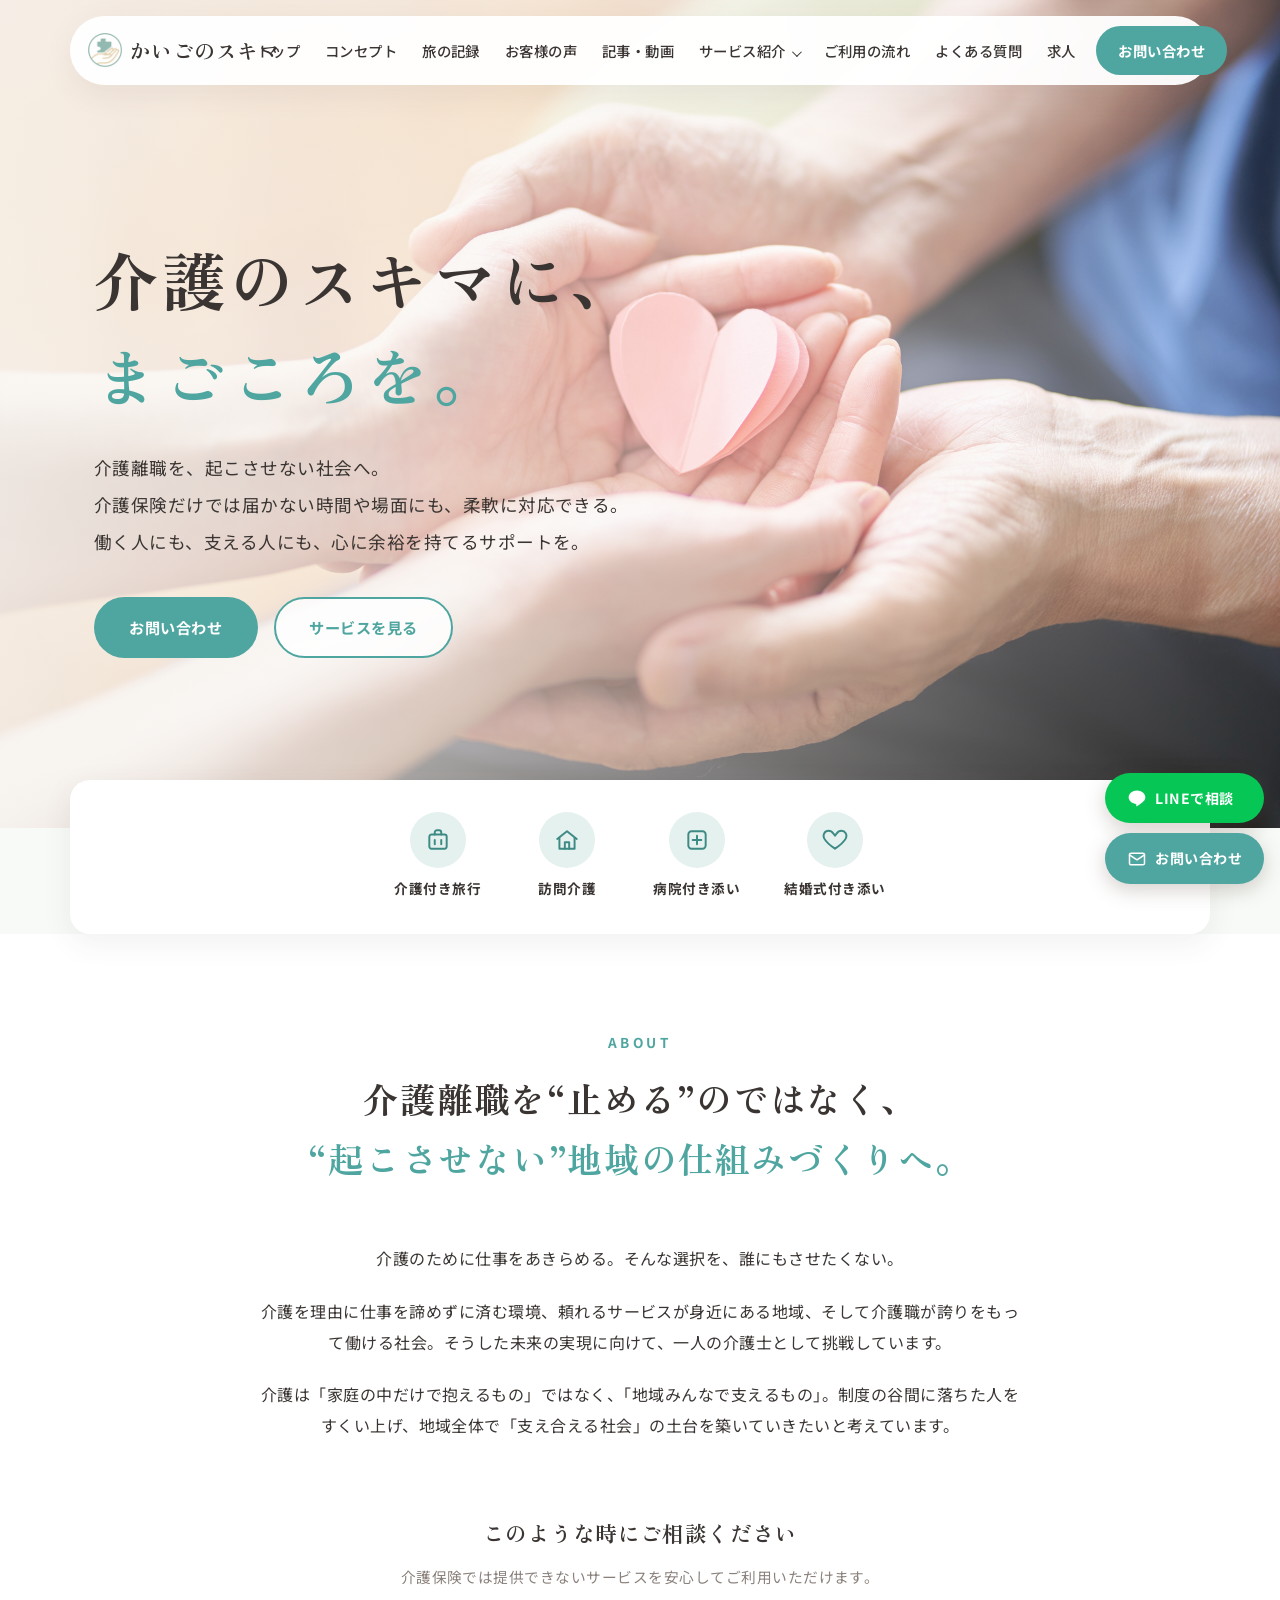
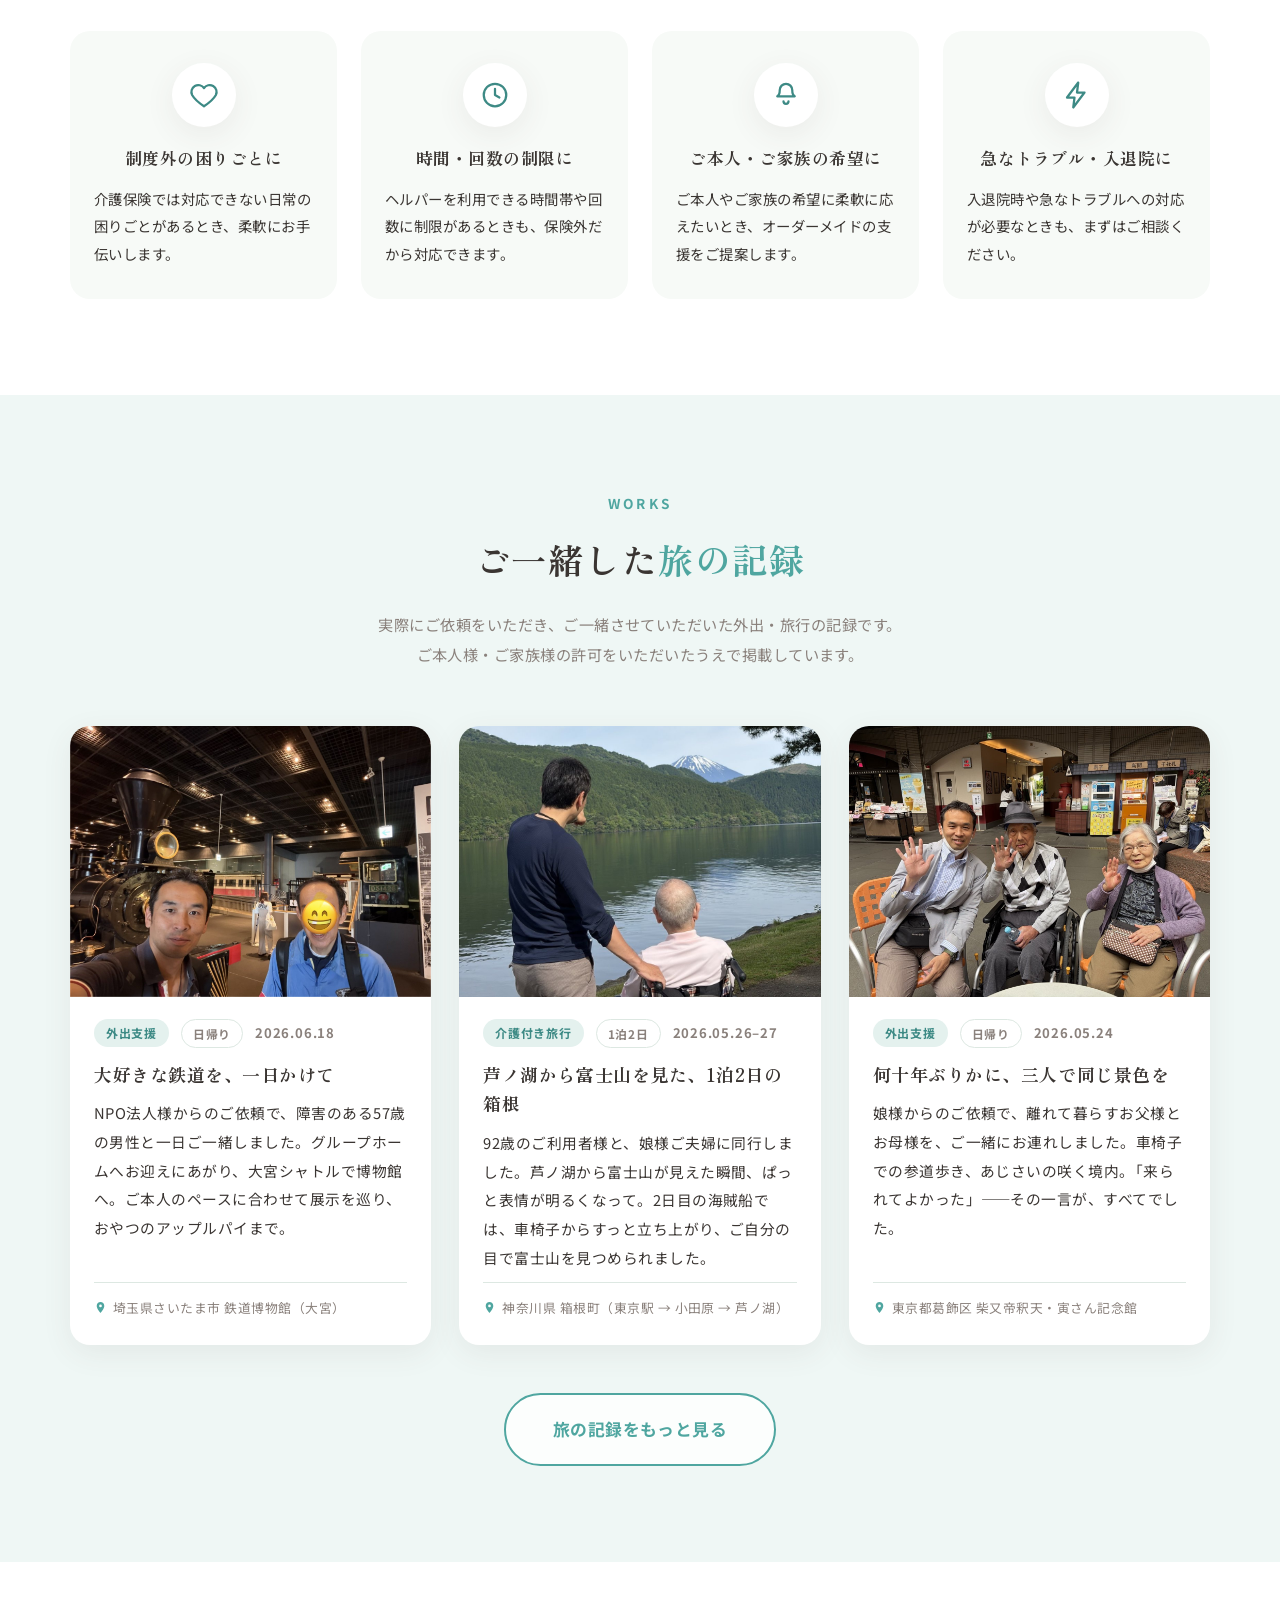
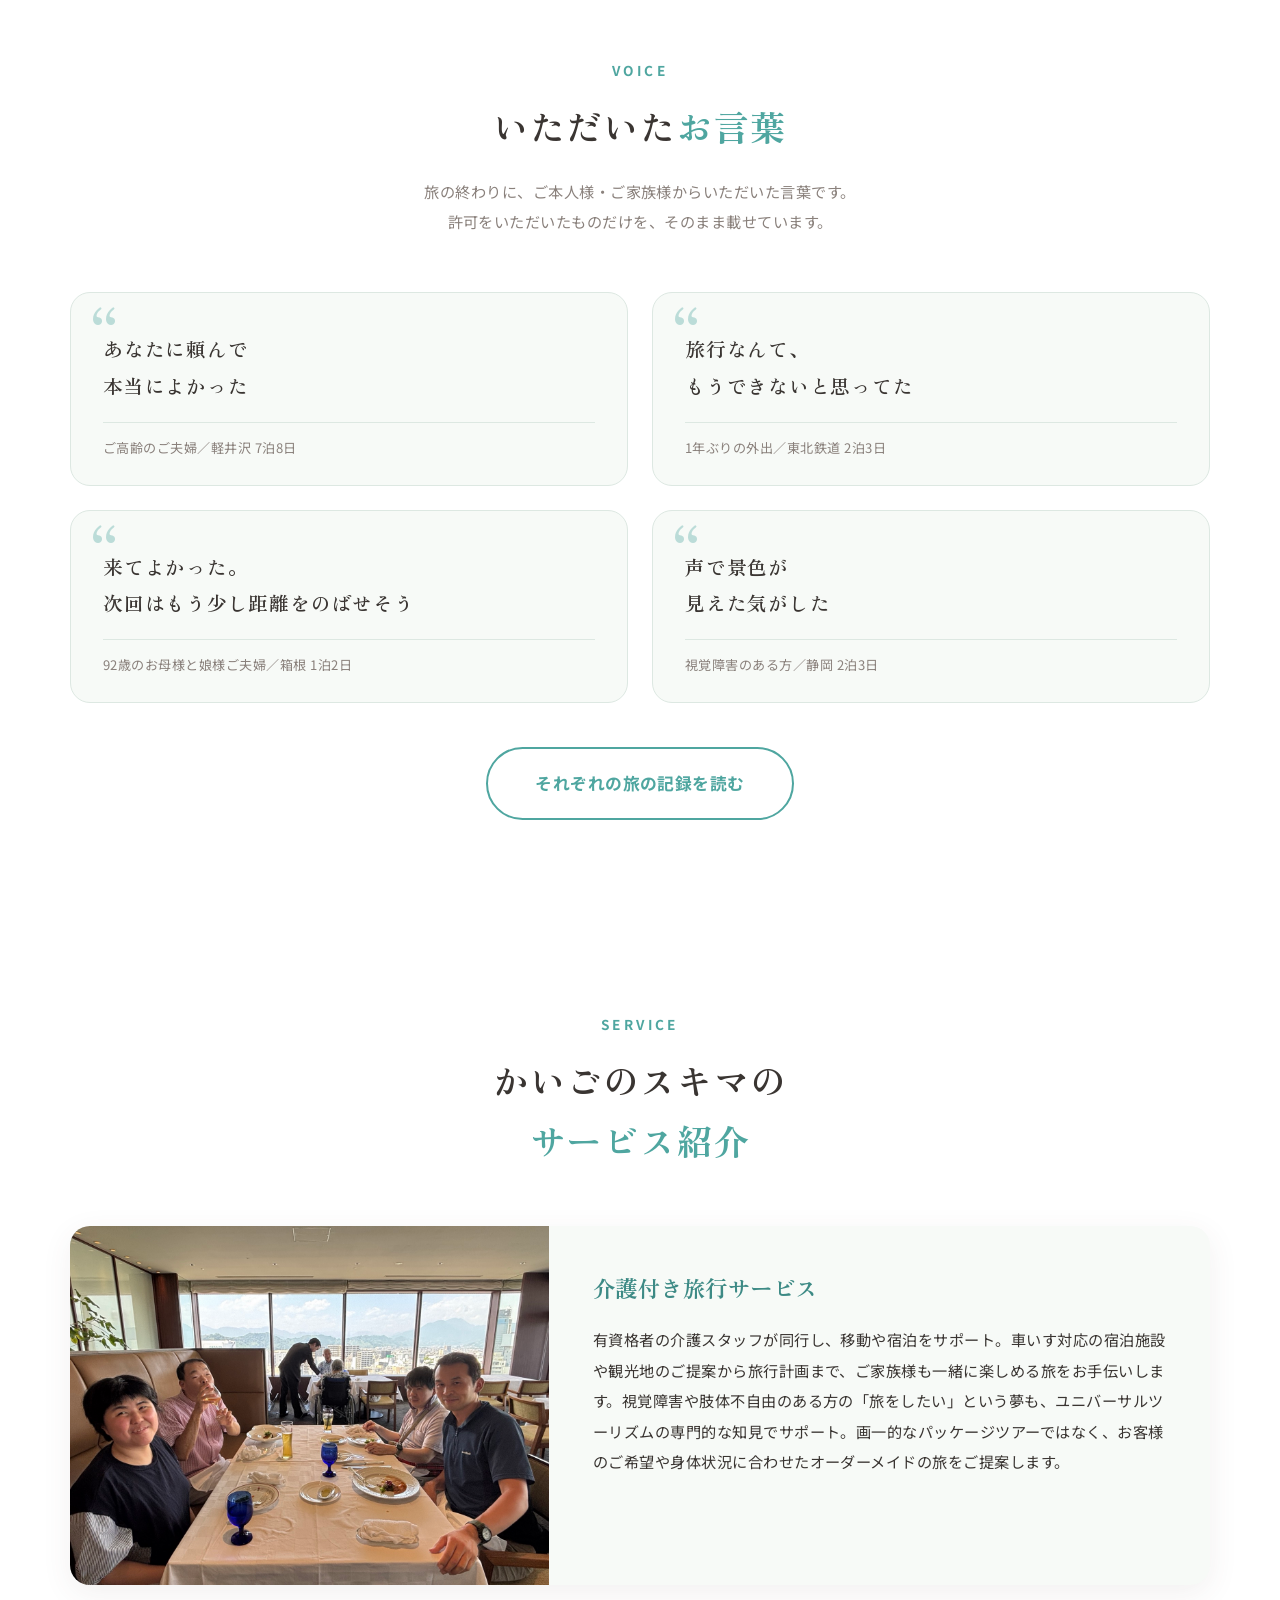
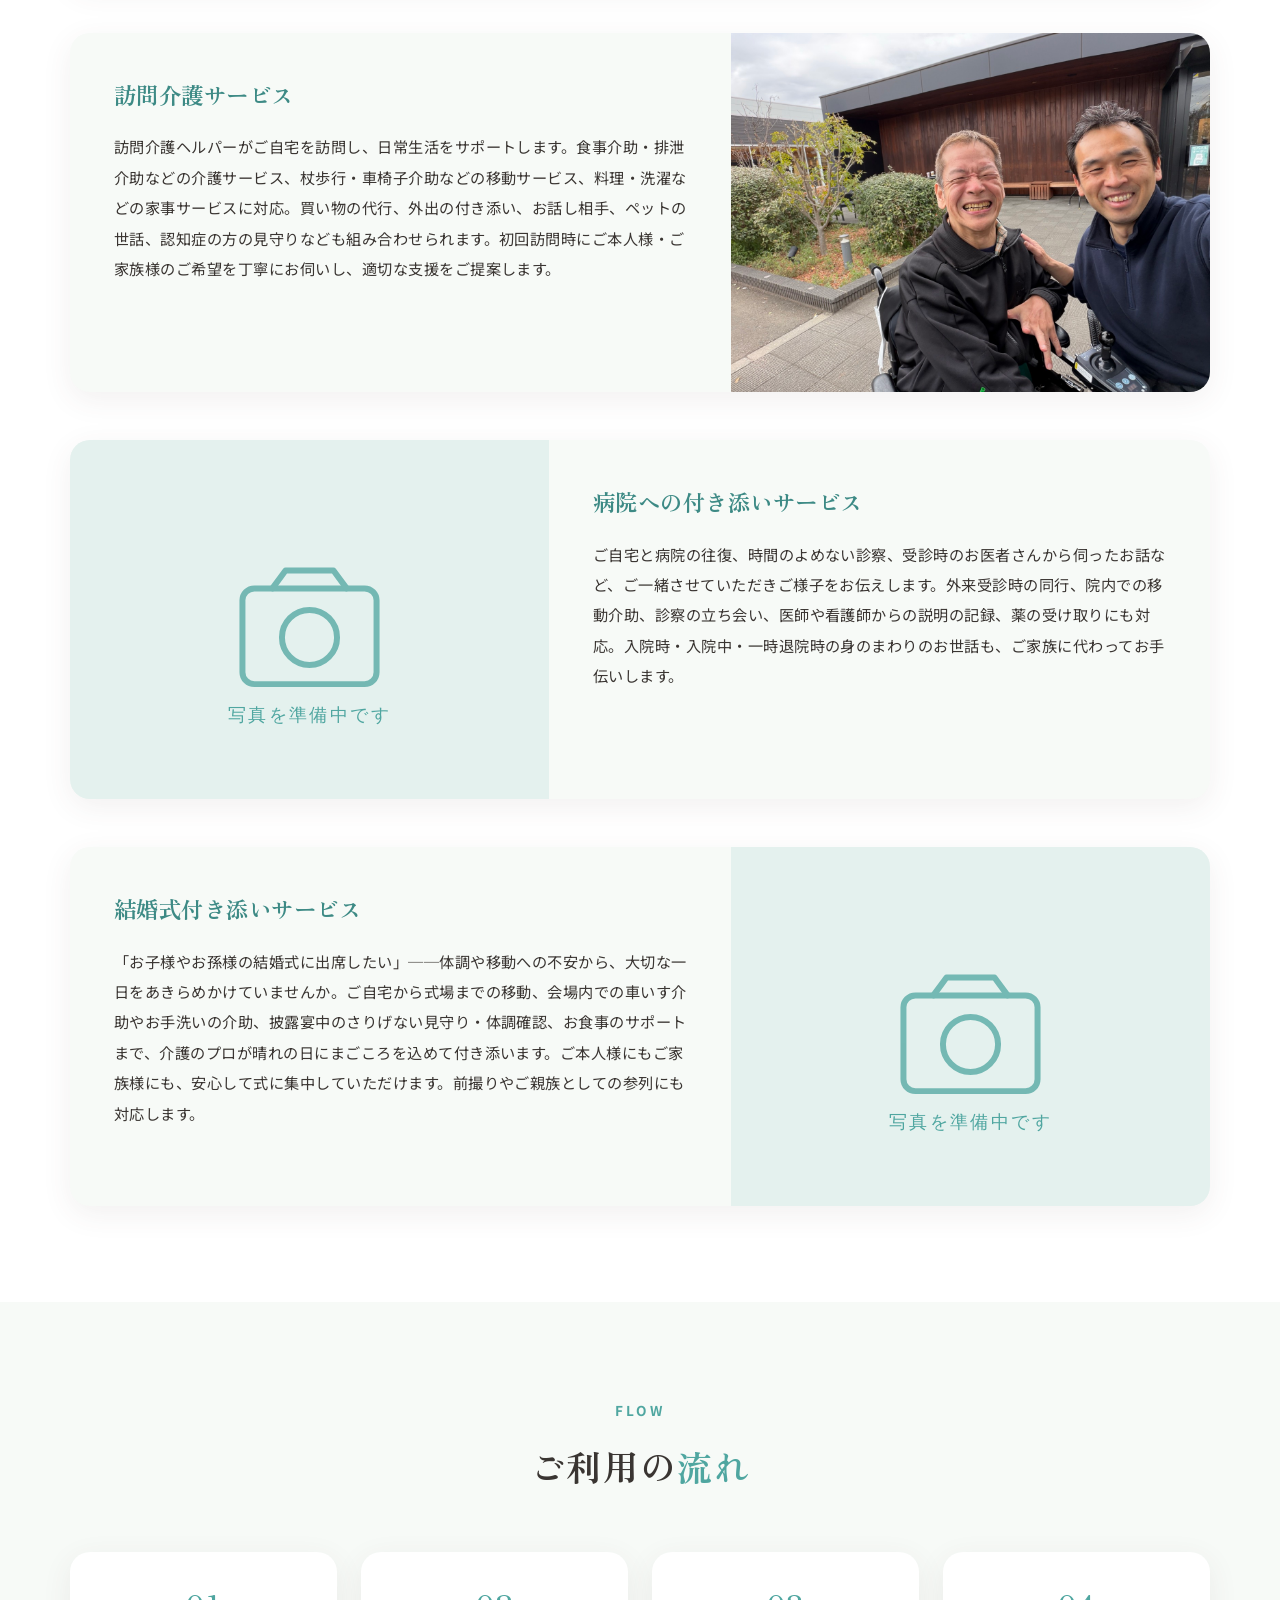
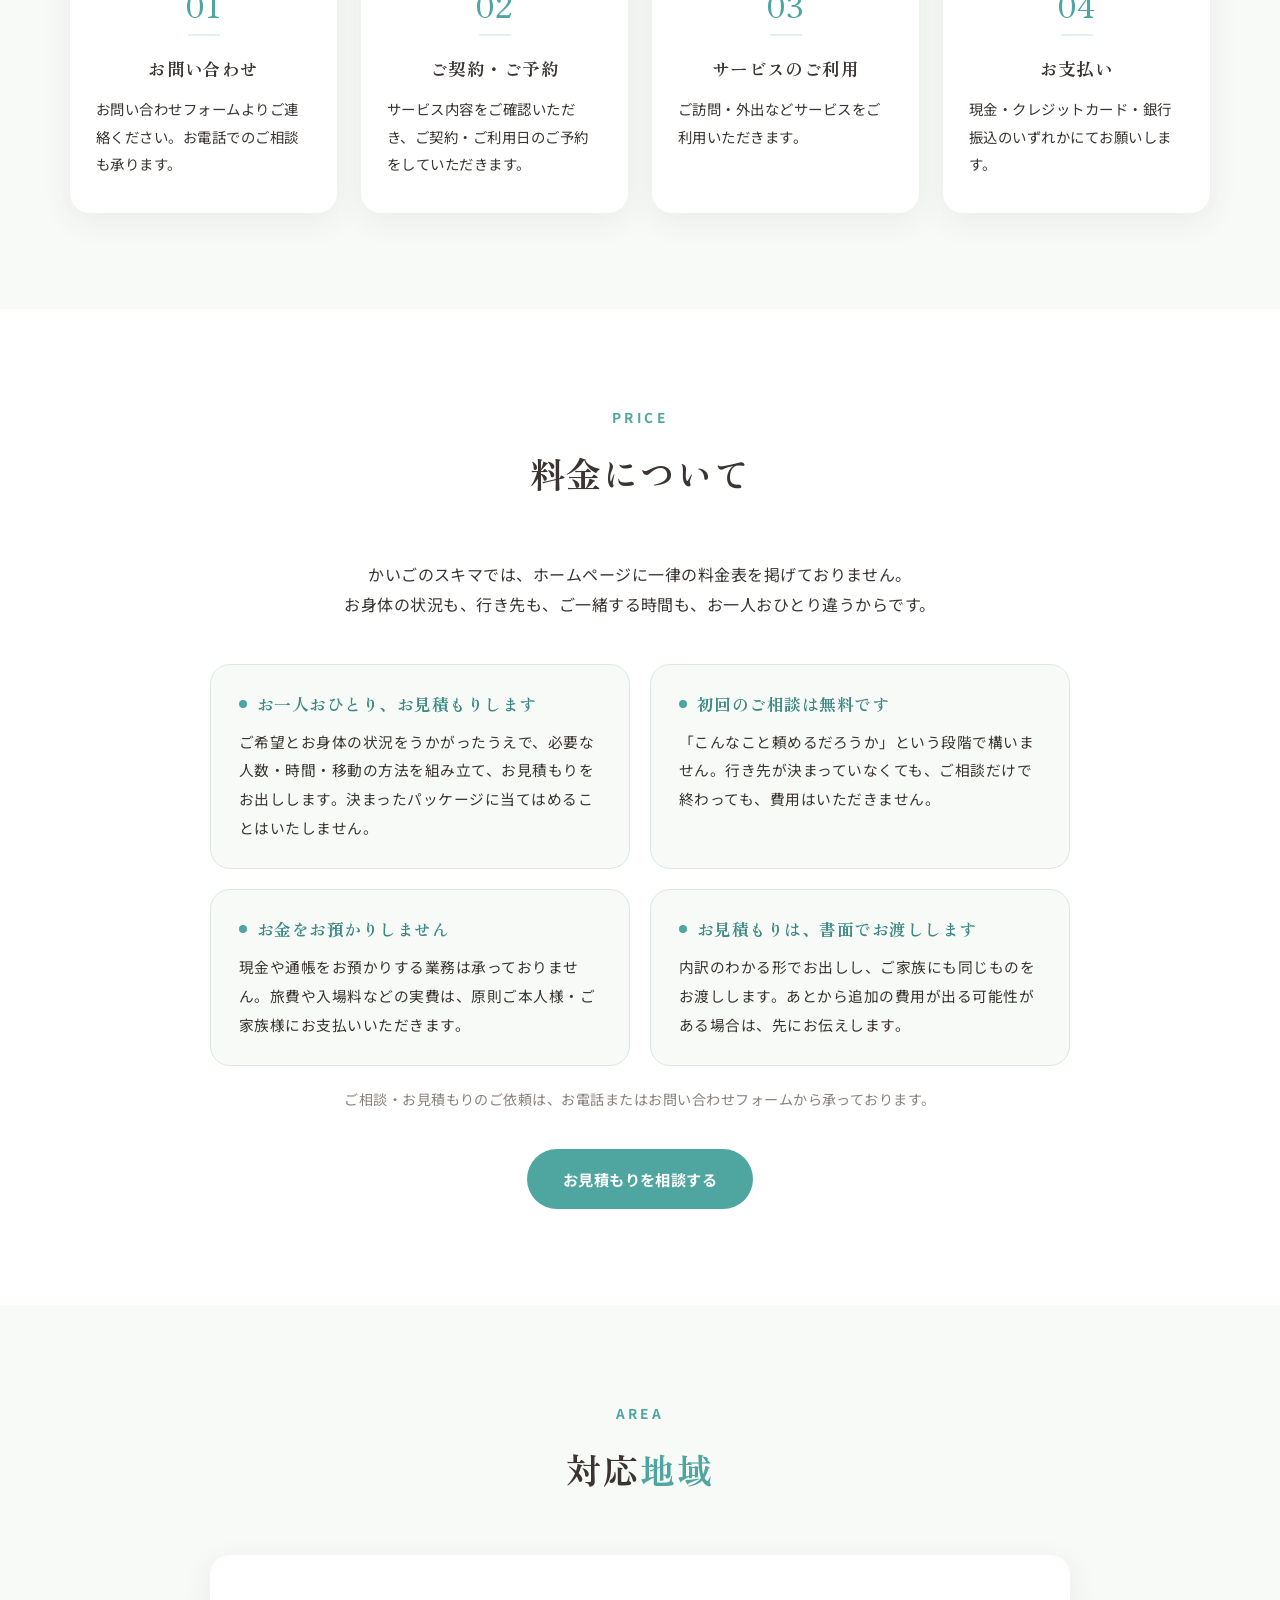
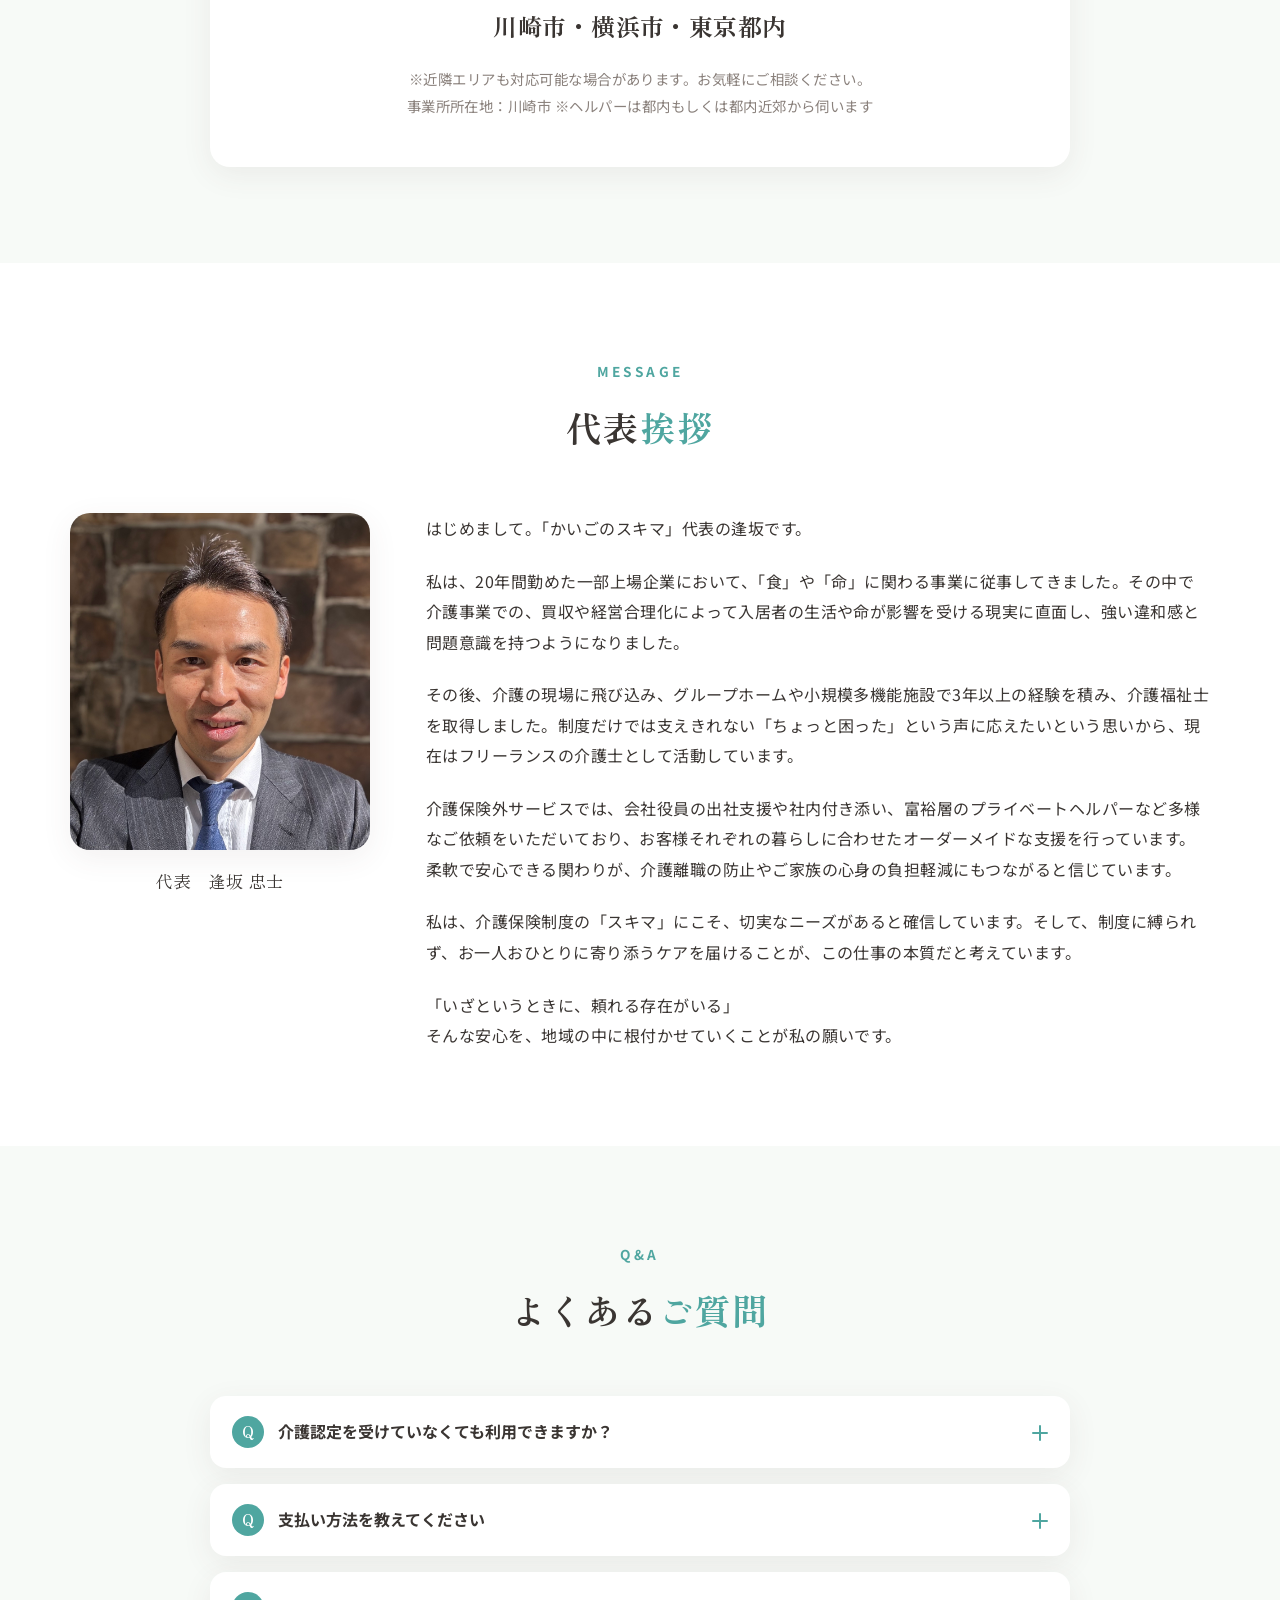
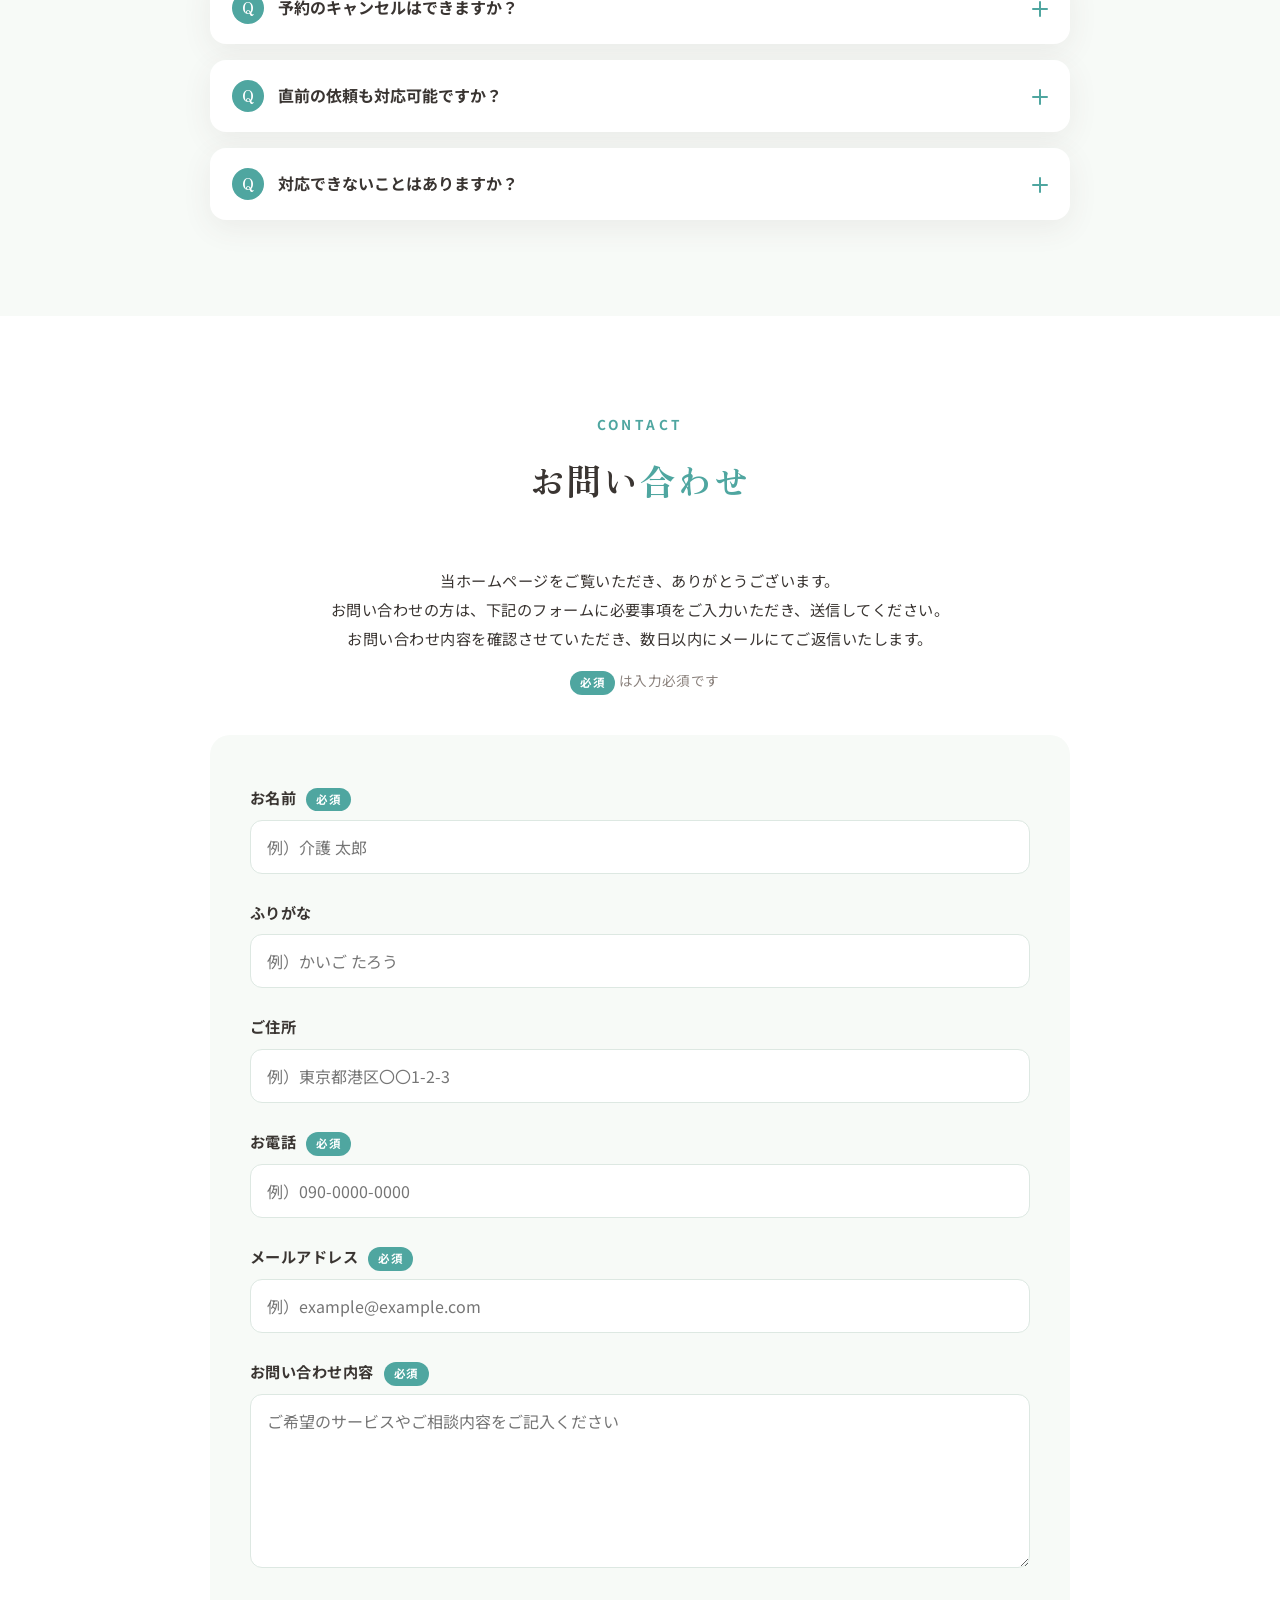
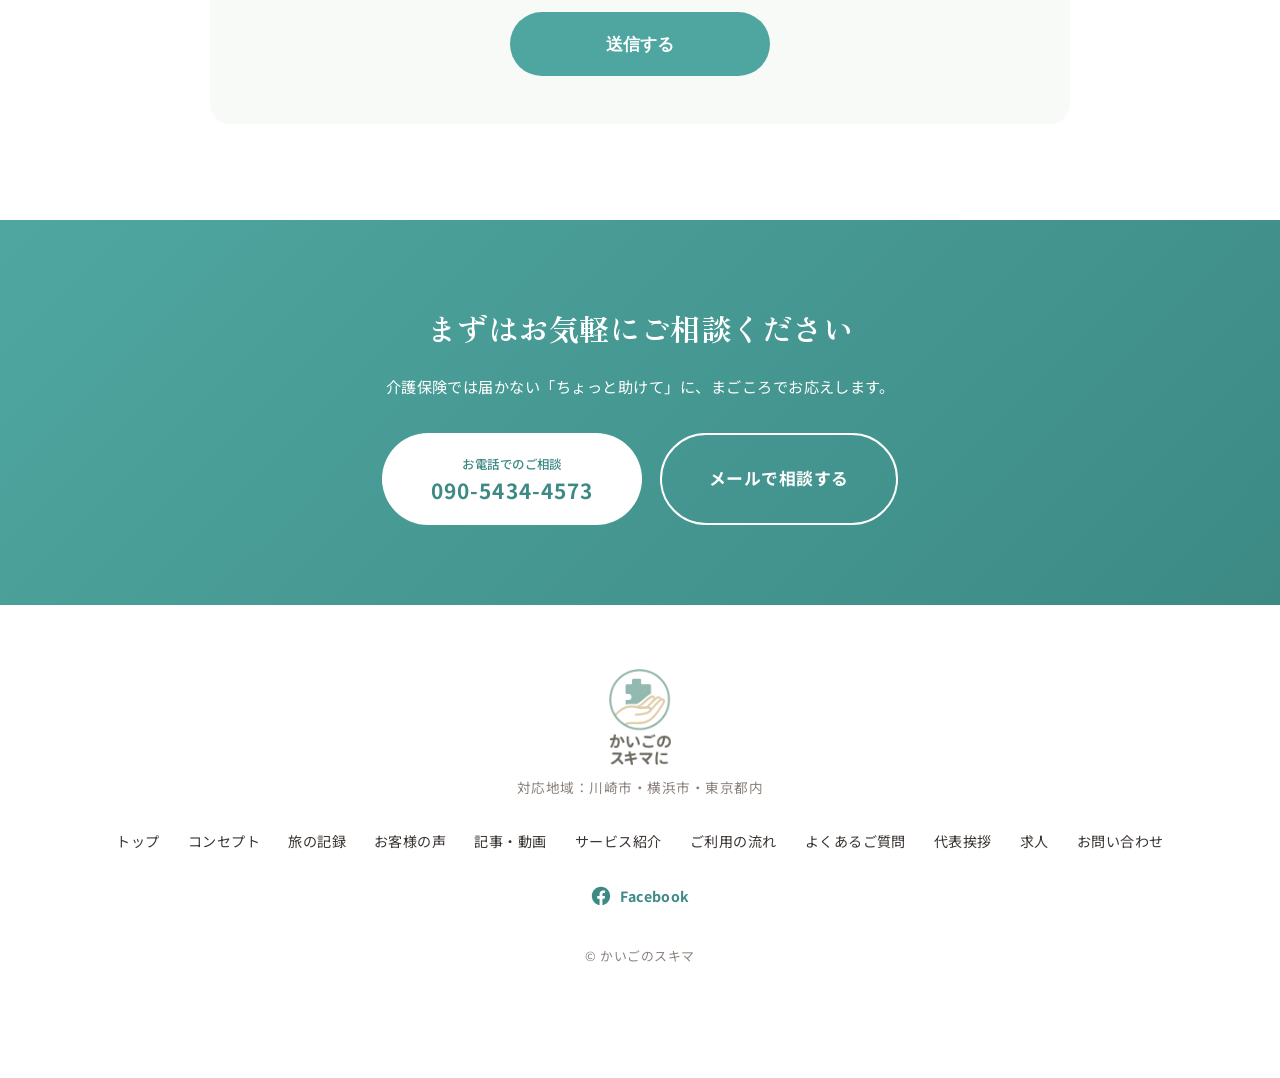
==== v2/index.html @ 62e77104 "Add files via upload" ====
<!DOCTYPE html>
<html lang="ja">
<head>
  <meta charset="UTF-8">
  <meta name="viewport" content="width=device-width, initial-scale=1.0">
  <title>かいごのスキマ｜保険外介護サービス（介護付き旅行・訪問介護・病院付き添い）</title>
  <meta name="description" content="「制度の外側にも、必要な支援がある」─その信念のもと、介護付き旅行（ユニバーサルツーリズム）の同行支援、在宅個別ケア、外出支援などを手がける保険外介護サービス「かいごのスキマ」。川崎市・横浜市・東京都内に対応。">

  <!-- Google Fonts: 見出し用の明朝体(Zen Old Mincho)と本文用(Noto Sans JP) -->
  <link rel="preconnect" href="https://fonts.googleapis.com">
  <link rel="preconnect" href="https://fonts.gstatic.com" crossorigin>
  <link href="https://fonts.googleapis.com/css2?family=Noto+Sans+JP:wght@400;500;700&family=Zen+Old+Mincho:wght@500;600;700&display=swap" rel="stylesheet">

  <!-- ▼確認用のページです。Googleなどの検索結果に出さない設定。
       本番（kaigonosukima.com のトップ）に移すときは、この2行を必ず消してください -->
  <meta name="robots" content="noindex, nofollow">
  <link rel="stylesheet" href="css/style.css">
</head>
<body id="top">

<!-- ============================================================
     HEADER(ナビゲーション)
     ▼メニューの文言を変えたいときはここを編集してください
     リンク先(href="#〜")はページ内の各セクションにつながっています
============================================================ -->
<header class="header">
  <div class="header__inner">
    <!-- サイト名(テキストロゴ) -->
    <a href="#top" class="header__logo">
      <img src="images/logo-mark.png" alt="" class="header__logo-mark" width="138" height="138">
      <span class="header__logo-text">かいごのスキマ</span>
    </a>

    <!-- ハンバーガーボタン(スマホ用) -->
    <button class="header__hamburger" id="hamburger" type="button" aria-label="メニューを開く" aria-expanded="false" aria-controls="globalNav">
      <span></span><span></span><span></span>
    </button>

    <nav class="header__nav" id="globalNav">
      <ul class="nav__list">
        <li><a href="#top" class="nav__link">トップ</a></li>
        <li><a href="#concept" class="nav__link">コンセプト</a></li>
        <li><a href="works.html" class="nav__link">旅の記録</a></li>
        <li><a href="#voice" class="nav__link">お客様の声</a></li>
        <li><a href="media.html" class="nav__link">記事・動画</a></li>
        <!-- サービス紹介(ドロップダウン) -->
        <li class="nav__item--dropdown">
          <a href="#service" class="nav__link nav__link--dropdown">サービス紹介<span class="nav__arrow" aria-hidden="true"></span></a>
          <ul class="nav__dropdown">
            <li><a href="#service-travel">介護付き旅行サービス</a></li>
            <li><a href="#service-homecare">訪問介護サービス</a></li>
            <li><a href="#service-hospital">病院への付き添いサービス</a></li>
            <li><a href="#service-wedding">結婚式付き添いサービス</a></li>
          </ul>
        </li>
        <li><a href="#flow" class="nav__link">ご利用の流れ</a></li>
        <li><a href="#faq" class="nav__link">よくある質問</a></li>
        <li><a href="recruit.html" class="nav__link">求人</a></li>
        <li class="nav__cta"><a href="#contact" class="btn btn--accent btn--nav">お問い合わせ</a></li>
      </ul>
    </nav>
  </div>
</header>

<main>

<!-- ============================================================
     HERO(メインビジュアル)
     ▼キャッチコピー・サブ文はここを編集してください
     背景画像を差し替える場合は images フォルダに hero.jpg と
     同名で置き換えるか、下の src="images/hero.jpg" を変更します
============================================================ -->
<section class="hero" id="hero">
  <div class="hero__bg">
    <img src="images/hero.jpg" alt="まごころを込めた介護サービスのイメージ">
  </div>
  <div class="hero__content fade-in">
    <h1 class="hero__catch">
      <span class="hero__catch-line1">介護のスキマに、</span><br>
      <span class="hero__catch-line2">まごころを。</span>
    </h1>
    <p class="hero__sub">
      介護離職を、起こさせない社会へ。<br>
      介護保険だけでは届かない時間や場面にも、柔軟に対応できる。<br>
      働く人にも、支える人にも、心に余裕を持てるサポートを。
    </p>
    <div class="hero__buttons">
      <a href="#contact" class="btn btn--accent">お問い合わせ</a>
      <a href="#service" class="btn btn--outline">サービスを見る</a>
    </div>
  </div>
</section>

<!-- ============================================================
     サービスカテゴリチップ(ヒーロー直下の丸アイコン付きリンク)
     ▼チップの文言はここを編集してください
============================================================ -->
<section class="chips fade-in">
  <div class="chips__inner">
    <a href="#service-travel" class="chip">
      <span class="chip__icon" aria-hidden="true">
        <!-- 旅行(スーツケース)アイコン -->
        <svg viewBox="0 0 24 24" fill="none" stroke="currentColor" stroke-width="1.8" stroke-linecap="round" stroke-linejoin="round"><rect x="4" y="7" width="16" height="13" rx="2"/><path d="M9 7V5a2 2 0 0 1 2-2h2a2 2 0 0 1 2 2v2"/><path d="M9 12v4M15 12v4"/></svg>
      </span>
      <span class="chip__label">介護付き旅行</span>
    </a>
    <a href="#service-homecare" class="chip">
      <span class="chip__icon" aria-hidden="true">
        <!-- 家アイコン -->
        <svg viewBox="0 0 24 24" fill="none" stroke="currentColor" stroke-width="1.8" stroke-linecap="round" stroke-linejoin="round"><path d="M3 11 12 4l9 7"/><path d="M5 10v10h14V10"/><path d="M10 20v-6h4v6"/></svg>
      </span>
      <span class="chip__label">訪問介護</span>
    </a>
    <a href="#service-hospital" class="chip">
      <span class="chip__icon" aria-hidden="true">
        <!-- 病院(十字)アイコン -->
        <svg viewBox="0 0 24 24" fill="none" stroke="currentColor" stroke-width="1.8" stroke-linecap="round" stroke-linejoin="round"><rect x="4" y="4" width="16" height="16" rx="3"/><path d="M12 8v8M8 12h8"/></svg>
      </span>
      <span class="chip__label">病院付き添い</span>
    </a>
    <a href="#service-wedding" class="chip">
      <span class="chip__icon" aria-hidden="true">
        <!-- 結婚式(ハート)アイコン -->
        <svg viewBox="0 0 24 24" fill="none" stroke="currentColor" stroke-width="1.8" stroke-linecap="round" stroke-linejoin="round"><path d="M12 20s-7.5-4.9-10-9.5C.5 7 2.5 3.5 6 3.5c2.2 0 3.6 1.2 4.4 2.4L12 8l1.6-2.1c.8-1.2 2.2-2.4 4.4-2.4 3.5 0 5.5 3.5 4 7-2.5 4.6-10 9.5-10 9.5z"/></svg>
      </span>
      <span class="chip__label">結婚式付き添い</span>
    </a>
  </div>
</section>

<!-- ============================================================
     ABOUT(コンセプト)
     ▼コンセプト文はここを編集してください
============================================================ -->
<section class="section section--white" id="concept">
  <div class="section__inner">
    <div class="section__head fade-in">
      <p class="section__label">ABOUT</p>
      <h2 class="section__title">
        <span>介護離職を“止める”のではなく、</span><br>
        <span class="section__title-accent">“起こさせない”地域の仕組みづくりへ。</span>
      </h2>
    </div>

    <div class="about__lead fade-in">
      <p>介護のために仕事をあきらめる。そんな選択を、誰にもさせたくない。</p>
      <p>介護を理由に仕事を諦めずに済む環境、頼れるサービスが身近にある地域、そして介護職が誇りをもって働ける社会。そうした未来の実現に向けて、一人の介護士として挑戦しています。</p>
      <p>介護は「家庭の中だけで抱えるもの」ではなく、「地域みんなで支えるもの」。制度の谷間に落ちた人をすくい上げ、地域全体で「支え合える社会」の土台を築いていきたいと考えています。</p>
    </div>

    <!-- ▼「このような時にご相談ください」特徴4点 -->
    <h3 class="about__subtitle fade-in">このような時にご相談ください</h3>
    <p class="about__note fade-in">介護保険では提供できないサービスを安心してご利用いただけます。</p>
    <div class="about__features">
      <div class="feature-card fade-in">
        <span class="feature-card__icon" aria-hidden="true">
          <svg viewBox="0 0 24 24" fill="none" stroke="currentColor" stroke-width="1.8" stroke-linecap="round" stroke-linejoin="round"><path d="M12 21s-7-4.6-9.5-9A5.5 5.5 0 0 1 12 6.5 5.5 5.5 0 0 1 21.5 12C19 16.4 12 21 12 21z"/></svg>
        </span>
        <h4 class="feature-card__title">制度外の困りごとに</h4>
        <p class="feature-card__text">介護保険では対応できない日常の困りごとがあるとき、柔軟にお手伝いします。</p>
      </div>
      <div class="feature-card fade-in">
        <span class="feature-card__icon" aria-hidden="true">
          <svg viewBox="0 0 24 24" fill="none" stroke="currentColor" stroke-width="1.8" stroke-linecap="round" stroke-linejoin="round"><circle cx="12" cy="12" r="9"/><path d="M12 7v5l3.5 2"/></svg>
        </span>
        <h4 class="feature-card__title">時間・回数の制限に</h4>
        <p class="feature-card__text">ヘルパーを利用できる時間帯や回数に制限があるときも、保険外だから対応できます。</p>
      </div>
      <div class="feature-card fade-in">
        <span class="feature-card__icon" aria-hidden="true">
          <svg viewBox="0 0 24 24" fill="none" stroke="currentColor" stroke-width="1.8" stroke-linecap="round" stroke-linejoin="round"><path d="M17 8a5 5 0 1 0-10 0c0 4-2 5-2 5h14s-2-1-2-5"/><path d="M10 17a2 2 0 0 0 4 0"/></svg>
        </span>
        <h4 class="feature-card__title">ご本人・ご家族の希望に</h4>
        <p class="feature-card__text">ご本人やご家族の希望に柔軟に応えたいとき、オーダーメイドの支援をご提案します。</p>
      </div>
      <div class="feature-card fade-in">
        <span class="feature-card__icon" aria-hidden="true">
          <svg viewBox="0 0 24 24" fill="none" stroke="currentColor" stroke-width="1.8" stroke-linecap="round" stroke-linejoin="round"><path d="M13 2 4 14h6l-1 8 9-12h-6l1-8z"/></svg>
        </span>
        <h4 class="feature-card__title">急なトラブル・入退院に</h4>
        <p class="feature-card__text">入退院時や急なトラブルへの対応が必要なときも、まずはご相談ください。</p>
      </div>
    </div>
  </div>
</section>

<!-- ============================================================
     WORKS(旅の記録・実績)
     ▼記録を1件ふやすときは、下の <article class="work-card"> を
       まるごとコピーして、写真・日付・見出し・本文を書き換えます
       トップページには新しい3件だけを置き、
       すべての記録は works.html に載せます
============================================================ -->
<section class="section section--works" id="works">
  <div class="section__inner">
    <div class="section__head fade-in">
      <p class="section__label">WORKS</p>
      <h2 class="section__title">
        <span>ご一緒した</span><span class="section__title-accent">旅の記録</span>
      </h2>
      <p class="section__lead">実際にご依頼をいただき、ご一緒させていただいた外出・旅行の記録です。<br class="u-pc">ご本人様・ご家族様の許可をいただいたうえで掲載しています。</p>
    </div>

    <div class="works__grid">

      <!-- ── 記録3: 鉄道博物館 ── -->
      <article class="work-card fade-in">
        <div class="work-card__img">
          <img src="images/works/tetsudo-1.jpg" alt="鉄道博物館で蒸気機関車の展示をご覧になっている様子" loading="lazy">
        </div>
        <div class="work-card__body">
          <p class="work-card__meta">
            <span class="work-card__cat">外出支援</span>
            <span class="work-card__term">日帰り</span>
            <time class="work-card__date" datetime="2026-06-18">2026.06.18</time>
          </p>
          <h3 class="work-card__title">大好きな鉄道を、一日かけて</h3>
          <p class="work-card__text">NPO法人様からのご依頼で、障害のある57歳の男性と一日ご一緒しました。グループホームへお迎えにあがり、大宮シャトルで博物館へ。ご本人のペースに合わせて展示を巡り、おやつのアップルパイまで。</p>
          <p class="work-card__place">埼玉県さいたま市 鉄道博物館（大宮）</p>
        </div>
      </article>

      <!-- ── 記録1: 箱根 ── -->
      <article class="work-card fade-in">
        <div class="work-card__img work-card__img--lower">
          <img src="images/works/hakone-fuji.jpg" alt="芦ノ湖のほとりから富士山をながめるご利用者様とスタッフ" loading="lazy">
        </div>
        <div class="work-card__body">
          <p class="work-card__meta">
            <span class="work-card__cat">介護付き旅行</span>
            <span class="work-card__term">1泊2日</span>
            <time class="work-card__date" datetime="2026-05-26">2026.05.26–27</time>
          </p>
          <h3 class="work-card__title">芦ノ湖から富士山を見た、1泊2日の箱根</h3>
          <p class="work-card__text">92歳のご利用者様と、娘様ご夫婦に同行しました。芦ノ湖から富士山が見えた瞬間、ぱっと表情が明るくなって。2日目の海賊船では、車椅子からすっと立ち上がり、ご自分の目で富士山を見つめられました。</p>
          <p class="work-card__place">神奈川県 箱根町（東京駅 → 小田原 → 芦ノ湖）</p>
        </div>
      </article>

      <!-- ── 記録2: 柴又 ── -->
      <article class="work-card fade-in">
        <div class="work-card__img">
          <img src="images/works/shibamata.jpg" alt="柴又の門前でご両親とご一緒したときの様子" loading="lazy">
        </div>
        <div class="work-card__body">
          <p class="work-card__meta">
            <span class="work-card__cat">外出支援</span>
            <span class="work-card__term">日帰り</span>
            <time class="work-card__date" datetime="2026-05-24">2026.05.24</time>
          </p>
          <h3 class="work-card__title">何十年ぶりかに、三人で同じ景色を</h3>
          <p class="work-card__text">娘様からのご依頼で、離れて暮らすお父様とお母様を、ご一緒にお連れしました。車椅子での参道歩き、あじさいの咲く境内。「来られてよかった」——その一言が、すべてでした。</p>
          <p class="work-card__place">東京都葛飾区 柴又帝釈天・寅さん記念館</p>
        </div>
      </article>

    </div>

    <p class="works__more fade-in">
      <a href="works.html" class="btn btn--outline btn--large">旅の記録をもっと見る</a>
    </p>
  </div>
</section>

<!-- ============================================================
     VOICE(お客様の声)
     ▼実際にいただいたお言葉です。作った言葉は入れないでください
       1つふやすときは <figure class="voice-card"> をコピーします
============================================================ -->
<section class="section section--white" id="voice">
  <div class="section__inner">
    <div class="section__head fade-in">
      <p class="section__label">VOICE</p>
      <h2 class="section__title">
        <span>いただいた</span><span class="section__title-accent">お言葉</span>
      </h2>
      <p class="section__lead">旅の終わりに、ご本人様・ご家族様からいただいた言葉です。<br class="u-pc">許可をいただいたものだけを、そのまま載せています。</p>
    </div>

    <div class="voice__grid">

      <figure class="voice-card fade-in">
        <blockquote class="voice-card__quote">あなたに頼んで<br>本当によかった</blockquote>
        <figcaption class="voice-card__by">ご高齢のご夫婦／軽井沢 7泊8日</figcaption>
      </figure>

      <figure class="voice-card fade-in">
        <blockquote class="voice-card__quote">旅行なんて、<br>もうできないと思ってた</blockquote>
        <figcaption class="voice-card__by">1年ぶりの外出／東北鉄道 2泊3日</figcaption>
      </figure>

      <figure class="voice-card fade-in">
        <blockquote class="voice-card__quote">来てよかった。<br>次回はもう少し距離をのばせそう</blockquote>
        <figcaption class="voice-card__by">92歳のお母様と娘様ご夫婦／箱根 1泊2日</figcaption>
      </figure>

      <figure class="voice-card fade-in">
        <blockquote class="voice-card__quote">声で景色が<br>見えた気がした</blockquote>
        <figcaption class="voice-card__by">視覚障害のある方／静岡 2泊3日</figcaption>
      </figure>

    </div>

    <p class="voice__more fade-in">
      <a href="works.html" class="btn btn--outline btn--large">それぞれの旅の記録を読む</a>
    </p>
  </div>
</section>

<!-- ============================================================
     SERVICE(サービス紹介 4カード)
     ▼各サービスの説明文・料金はここを編集してください
     画像を差し替える場合は images フォルダの各画像ファイル
     (service-1.jpg / service-2.jpg / service-3.svg /
      service-wedding.svg)を同名で置き換えてください
============================================================ -->
<section class="section section--white" id="service">
  <div class="section__inner">
    <div class="section__head fade-in">
      <p class="section__label">SERVICE</p>
      <h2 class="section__title">
        <span>かいごのスキマの</span><br>
        <span class="section__title-accent">サービス紹介</span>
      </h2>
    </div>

    <div class="service__list">

      <!-- ── サービス1: 介護付き旅行サービス ── -->
      <article class="service-card fade-in" id="service-travel">
        <div class="service-card__img"><img src="images/service-1.jpg" alt="介護付き旅行サービス：車いすの方とのお出かけの様子"></div>
        <div class="service-card__body">
          <h3 class="service-card__title">介護付き旅行サービス</h3>
          <p class="service-card__text">
            有資格者の介護スタッフが同行し、移動や宿泊をサポート。車いす対応の宿泊施設や観光地のご提案から旅行計画まで、ご家族様も一緒に楽しめる旅をお手伝いします。視覚障害や肢体不自由のある方の「旅をしたい」という夢も、ユニバーサルツーリズムの専門的な知見でサポート。画一的なパッケージツアーではなく、お客様のご希望や身体状況に合わせたオーダーメイドの旅をご提案します。
          </p>
        </div>
      </article>

      <!-- ── サービス2: 訪問介護サービス ── -->
      <article class="service-card service-card--reverse fade-in" id="service-homecare">
        <div class="service-card__img"><img src="images/service-2.jpg" alt="訪問介護サービス：利用者様との外食サポートの様子"></div>
        <div class="service-card__body">
          <h3 class="service-card__title">訪問介護サービス</h3>
          <p class="service-card__text">
            訪問介護ヘルパーがご自宅を訪問し、日常生活をサポートします。食事介助・排泄介助などの介護サービス、杖歩行・車椅子介助などの移動サービス、料理・洗濯などの家事サービスに対応。買い物の代行、外出の付き添い、お話し相手、ペットの世話、認知症の方の見守りなども組み合わせられます。初回訪問時にご本人様・ご家族様のご希望を丁寧にお伺いし、適切な支援をご提案します。
          </p>
        </div>
      </article>

      <!-- ── サービス3: 病院への付き添いサービス ── -->
      <article class="service-card fade-in" id="service-hospital">
        <div class="service-card__img"><img src="images/works/photo-soon.svg" alt="病院への付き添いサービス（写真を準備中です）"></div>
        <div class="service-card__body">
          <h3 class="service-card__title">病院への付き添いサービス</h3>
          <p class="service-card__text">
            ご自宅と病院の往復、時間のよめない診察、受診時のお医者さんから伺ったお話など、ご一緒させていただきご様子をお伝えします。外来受診時の同行、院内での移動介助、診察の立ち会い、医師や看護師からの説明の記録、薬の受け取りにも対応。入院時・入院中・一時退院時の身のまわりのお世話も、ご家族に代わってお手伝いします。
          </p>
        </div>
      </article>

      <!-- ── サービス4: 結婚式付き添いサービス ── -->
      <article class="service-card service-card--reverse fade-in" id="service-wedding">
        <div class="service-card__img"><img src="images/works/photo-soon.svg" alt="結婚式付き添いサービス（写真を準備中です）"></div>
        <div class="service-card__body">
          <h3 class="service-card__title">結婚式付き添いサービス</h3>
          <p class="service-card__text">
            「お子様やお孫様の結婚式に出席したい」──体調や移動への不安から、大切な一日をあきらめかけていませんか。ご自宅から式場までの移動、会場内での車いす介助やお手洗いの介助、披露宴中のさりげない見守り・体調確認、お食事のサポートまで、介護のプロが晴れの日にまごころを込めて付き添います。ご本人様にもご家族様にも、安心して式に集中していただけます。前撮りやご親族としての参列にも対応します。
          </p>
        </div>
      </article>

    </div>
  </div>
</section>

<!-- ============================================================
     FLOW(ご利用の流れ 4ステップ)
     ▼各ステップの文言はここを編集してください
============================================================ -->
<section class="section" id="flow">
  <div class="section__inner">
    <div class="section__head fade-in">
      <p class="section__label">FLOW</p>
      <h2 class="section__title">
        <span>ご利用の</span><span class="section__title-accent">流れ</span>
      </h2>
    </div>
    <ol class="flow__list">
      <li class="flow-step fade-in">
        <span class="flow-step__num">01</span>
        <h3 class="flow-step__title">お問い合わせ</h3>
        <p class="flow-step__text">お問い合わせフォームよりご連絡ください。お電話でのご相談も承ります。</p>
      </li>
      <li class="flow-step fade-in">
        <span class="flow-step__num">02</span>
        <h3 class="flow-step__title">ご契約・ご予約</h3>
        <p class="flow-step__text">サービス内容をご確認いただき、ご契約・ご利用日のご予約をしていただきます。</p>
      </li>
      <li class="flow-step fade-in">
        <span class="flow-step__num">03</span>
        <h3 class="flow-step__title">サービスのご利用</h3>
        <p class="flow-step__text">ご訪問・外出などサービスをご利用いただきます。</p>
      </li>
      <li class="flow-step fade-in">
        <span class="flow-step__num">04</span>
        <h3 class="flow-step__title">お支払い</h3>
        <p class="flow-step__text">現金・クレジットカード・銀行振込のいずれかにてお願いします。</p>
      </li>
    </ol>
  </div>
</section>

<!-- ============================================================
     PRICE(料金について)
     ▼2026年9月22日 方針変更：
       ホームページに料金は載せません。一般のお客様には個別にお見積もりします。
       金額を書き足したくなったときは、この方針を決めた理由を思い出してください
============================================================ -->
<section class="section section--white" id="price">
  <div class="section__inner section__inner--narrow">
    <div class="section__head fade-in">
      <p class="section__label">PRICE</p>
      <h2 class="section__title">
        <span>料金について</span>
      </h2>
    </div>

    <p class="about__lead fade-in">
      かいごのスキマでは、ホームページに一律の料金表を掲げておりません。<br>
      お身体の状況も、行き先も、ご一緒する時間も、お一人おひとり違うからです。
    </p>

    <div class="price-policy fade-in">
      <div class="price-policy__item">
        <h3 class="price-policy__title">お一人おひとり、お見積もりします</h3>
        <p class="price-policy__text">ご希望とお身体の状況をうかがったうえで、必要な人数・時間・移動の方法を組み立て、お見積もりをお出しします。決まったパッケージに当てはめることはいたしません。</p>
      </div>
      <div class="price-policy__item">
        <h3 class="price-policy__title">初回のご相談は無料です</h3>
        <p class="price-policy__text">「こんなこと頼めるだろうか」という段階で構いません。行き先が決まっていなくても、ご相談だけで終わっても、費用はいただきません。</p>
      </div>
      <div class="price-policy__item">
        <h3 class="price-policy__title">お金をお預かりしません</h3>
        <p class="price-policy__text">現金や通帳をお預かりする業務は承っておりません。旅費や入場料などの実費は、原則ご本人様・ご家族様にお支払いいただきます。</p>
      </div>
      <div class="price-policy__item">
        <h3 class="price-policy__title">お見積もりは、書面でお渡しします</h3>
        <p class="price-policy__text">内訳のわかる形でお出しし、ご家族にも同じものをお渡しします。あとから追加の費用が出る可能性がある場合は、先にお伝えします。</p>
      </div>
    </div>

    <p class="price__note fade-in">
      ご相談・お見積もりのご依頼は、お電話またはお問い合わせフォームから承っております。
    </p>
    <div class="price__more fade-in">
      <a href="#contact" class="btn btn--accent">お見積もりを相談する</a>
    </div>
  </div>
</section>

<!-- ============================================================
     AREA(対応地域)
     ▼対応地域を変更するときはここを編集してください
============================================================ -->
<section class="section" id="area">
  <div class="section__inner">
    <div class="section__head fade-in">
      <p class="section__label">AREA</p>
      <h2 class="section__title">
        <span>対応</span><span class="section__title-accent">地域</span>
      </h2>
    </div>
    <div class="area__card fade-in">
      <p class="area__main">川崎市・横浜市・東京都内</p>
      <p class="area__note">※近隣エリアも対応可能な場合があります。お気軽にご相談ください。<br>
      事業所所在地：川崎市 ※ヘルパーは都内もしくは都内近郊から伺います</p>
    </div>
  </div>
</section>

<!-- ============================================================
     MESSAGE(代表挨拶)
     ▼挨拶文はここを編集してください
     代表写真を差し替える場合は images/representative.jpg を
     同名で置き換えてください
============================================================ -->
<section class="section section--white" id="message">
  <div class="section__inner">
    <div class="section__head fade-in">
      <p class="section__label">MESSAGE</p>
      <h2 class="section__title">
        <span>代表</span><span class="section__title-accent">挨拶</span>
      </h2>
    </div>
    <div class="message__wrap">
      <div class="message__photo fade-in">
        <img src="images/representative.jpg" alt="代表 逢坂忠士の写真">
        <p class="message__name">代表　逢坂 忠士</p>
      </div>
      <div class="message__body fade-in">
        <p>はじめまして。「かいごのスキマ」代表の逢坂です。</p>
        <p>私は、20年間勤めた一部上場企業において、「食」や「命」に関わる事業に従事してきました。その中で介護事業での、買収や経営合理化によって入居者の生活や命が影響を受ける現実に直面し、強い違和感と問題意識を持つようになりました。</p>
        <p>その後、介護の現場に飛び込み、グループホームや小規模多機能施設で3年以上の経験を積み、介護福祉士を取得しました。制度だけでは支えきれない「ちょっと困った」という声に応えたいという思いから、現在はフリーランスの介護士として活動しています。</p>
        <p>介護保険外サービスでは、会社役員の出社支援や社内付き添い、富裕層のプライベートヘルパーなど多様なご依頼をいただいており、お客様それぞれの暮らしに合わせたオーダーメイドな支援を行っています。柔軟で安心できる関わりが、介護離職の防止やご家族の心身の負担軽減にもつながると信じています。</p>
        <p>私は、介護保険制度の「スキマ」にこそ、切実なニーズがあると確信しています。そして、制度に縛られず、お一人おひとりに寄り添うケアを届けることが、この仕事の本質だと考えています。</p>
        <p>「いざというときに、頼れる存在がいる」<br>そんな安心を、地域の中に根付かせていくことが私の願いです。</p>
      </div>
    </div>
  </div>
</section>

<!-- ============================================================
     Q&A(よくあるご質問 アコーディオン)
     ▼質問・回答はここを編集してください
     質問を増やす場合は <div class="faq-item">〜</div> のかたまりを
     コピーして追加してください
============================================================ -->
<section class="section" id="faq">
  <div class="section__inner section__inner--narrow">
    <div class="section__head fade-in">
      <p class="section__label">Q&amp;A</p>
      <h2 class="section__title">
        <span>よくある</span><span class="section__title-accent">ご質問</span>
      </h2>
    </div>

    <div class="faq__list">
      <div class="faq-item fade-in">
        <button class="faq-item__q" type="button" aria-expanded="false">
          <span class="faq-item__mark">Q</span>介護認定を受けていなくても利用できますか？
          <span class="faq-item__toggle" aria-hidden="true"></span>
        </button>
        <div class="faq-item__a">
          <p><span class="faq-item__mark faq-item__mark--a">A</span>はい。介護認定を受けていない方や年齢に関わらずご利用できます。</p>
        </div>
      </div>

      <div class="faq-item fade-in">
        <button class="faq-item__q" type="button" aria-expanded="false">
          <span class="faq-item__mark">Q</span>支払い方法を教えてください
          <span class="faq-item__toggle" aria-hidden="true"></span>
        </button>
        <div class="faq-item__a">
          <p><span class="faq-item__mark faq-item__mark--a">A</span>現金払い、クレジットカード払い、銀行振込で対応させていただいております。</p>
        </div>
      </div>

      <div class="faq-item fade-in">
        <button class="faq-item__q" type="button" aria-expanded="false">
          <span class="faq-item__mark">Q</span>予約のキャンセルはできますか？
          <span class="faq-item__toggle" aria-hidden="true"></span>
        </button>
        <div class="faq-item__a">
          <p><span class="faq-item__mark faq-item__mark--a">A</span>はい。キャンセルする場合は必ずご連絡をお願いいたします。<br>
          当日キャンセル 100％<br>
          前日17時以降キャンセル 50％</p>
        </div>
      </div>

      <div class="faq-item fade-in">
        <button class="faq-item__q" type="button" aria-expanded="false">
          <span class="faq-item__mark">Q</span>直前の依頼も対応可能ですか？
          <span class="faq-item__toggle" aria-hidden="true"></span>
        </button>
        <div class="faq-item__a">
          <p><span class="faq-item__mark faq-item__mark--a">A</span>はい。ヘルパーが手配できる場合、承ります。<br>
          ・ご利用希望日時の24時間前 料金の60％増し<br>
          ・ご利用希望日時の48時間前 料金の30％増し</p>
        </div>
      </div>

      <div class="faq-item fade-in">
        <button class="faq-item__q" type="button" aria-expanded="false">
          <span class="faq-item__mark">Q</span>対応できないことはありますか？
          <span class="faq-item__toggle" aria-hidden="true"></span>
        </button>
        <div class="faq-item__a">
          <p><span class="faq-item__mark faq-item__mark--a">A</span>はい。他の資格を有するもの（医療行為や理容行為など）、専門的な知識を要するものはできかねます。</p>
        </div>
      </div>
    </div>
  </div>
</section>

<!-- ============================================================
     CONTACT(お問い合わせフォーム)
     ▼案内文・項目名はここを編集してください
     【フォーム送信の設定方法】
     このフォームは静的サイトのため、そのままでは送信されません。
     実際に受信するには次のいずれかに差し替えてください。
       方法1: Googleフォームを作成し、このセクションのform全体を
              Googleフォームの「埋め込みHTML」(iframe)に置き換える
       方法2: formspree.io などのフォーム送信サービスに登録し、
              下の action="#" を action="https://formspree.io/f/あなたのID"
              method="POST" に書き換える
============================================================ -->
<section class="section section--white" id="contact">
  <div class="section__inner section__inner--narrow">
    <div class="section__head fade-in">
      <p class="section__label">CONTACT</p>
      <h2 class="section__title">
        <span>お問い</span><span class="section__title-accent">合わせ</span>
      </h2>
    </div>

    <p class="contact__lead fade-in">
      当ホームページをご覧いただき、ありがとうございます。<br>
      お問い合わせの方は、下記のフォームに必要事項をご入力いただき、送信してください。<br>
      お問い合わせ内容を確認させていただき、数日以内にメールにてご返信いたします。
    </p>
    <p class="contact__required-note fade-in"><span class="required">必須</span> は入力必須です</p>

    <form class="contact__form fade-in" action="#" method="post">
      <div class="form-row">
        <label for="name" class="form-row__label">お名前<span class="required">必須</span></label>
        <input type="text" id="name" name="name" required autocomplete="name" placeholder="例）介護 太郎">
      </div>
      <div class="form-row">
        <label for="furigana" class="form-row__label">ふりがな</label>
        <input type="text" id="furigana" name="furigana" placeholder="例）かいご たろう">
      </div>
      <div class="form-row">
        <label for="address" class="form-row__label">ご住所</label>
        <input type="text" id="address" name="address" autocomplete="street-address" placeholder="例）東京都港区〇〇1-2-3">
      </div>
      <div class="form-row">
        <label for="tel" class="form-row__label">お電話<span class="required">必須</span></label>
        <input type="tel" id="tel" name="tel" required autocomplete="tel" placeholder="例）090-0000-0000">
      </div>
      <div class="form-row">
        <label for="email" class="form-row__label">メールアドレス<span class="required">必須</span></label>
        <input type="email" id="email" name="email" required autocomplete="email" placeholder="例）example@example.com">
      </div>
      <div class="form-row">
        <label for="body" class="form-row__label">お問い合わせ内容<span class="required">必須</span></label>
        <textarea id="body" name="body" rows="6" required placeholder="ご希望のサービスやご相談内容をご記入ください"></textarea>
      </div>
      <div class="contact__submit">
        <button type="submit" class="btn btn--accent btn--large">送信する</button>
      </div>
    </form>
  </div>
</section>

<!-- ============================================================
     CTAバンド(お電話・メール)
     ▼電話番号・メールアドレスを変更するときはここを編集してください
============================================================ -->
<section class="cta-band">
  <div class="cta-band__inner fade-in">
    <h2 class="cta-band__title">まずはお気軽にご相談ください</h2>
    <p class="cta-band__text">介護保険では届かない「ちょっと助けて」に、まごころでお応えします。</p>
    <div class="cta-band__buttons">
      <a href="tel:09054344573" class="btn btn--white btn--large">
        <span class="cta-band__tel-label">お電話でのご相談</span>
        <span class="cta-band__tel-number">090-5434-4573</span>
      </a>
      <a href="mailto:watami783@gmail.com" class="btn btn--outline-white btn--large">メールで相談する</a>
    </div>
  </div>
</section>

</main>

<!-- ============================================================
     FOOTER(フッター)
     ▼フッターのメニュー・リンクはここを編集してください
============================================================ -->
<footer class="footer">
  <div class="footer__inner">
    <p class="footer__logo">
      <img src="images/logo.png" alt="かいごのスキマ" class="footer__logo-img" width="140" height="216">
    </p>
    <p class="footer__area">対応地域：川崎市・横浜市・東京都内</p>
    <nav class="footer__nav" aria-label="フッターメニュー">
      <a href="#top">トップ</a>
      <a href="#concept">コンセプト</a>
      <a href="works.html">旅の記録</a>
      <a href="#voice">お客様の声</a>
      <a href="media.html">記事・動画</a>
      <a href="#service">サービス紹介</a>
      <a href="#flow">ご利用の流れ</a>
      <a href="#faq">よくあるご質問</a>
      <a href="#message">代表挨拶</a>
      <a href="recruit.html">求人</a>
      <a href="#contact">お問い合わせ</a>
    </nav>
    <!-- Facebookリンク -->
    <a href="https://www.facebook.com/tadashi.osaka.9" class="footer__sns" target="_blank" rel="noopener noreferrer" aria-label="Facebook">
      <svg viewBox="0 0 24 24" fill="currentColor" aria-hidden="true"><path d="M22 12.06C22 6.5 17.52 2 12 2S2 6.5 2 12.06c0 5.02 3.66 9.18 8.44 9.94v-7.03H7.9v-2.9h2.54V9.85c0-2.52 1.5-3.92 3.78-3.92 1.1 0 2.24.2 2.24.2v2.47H15.2c-1.24 0-1.63.78-1.63 1.57v1.88h2.78l-.45 2.9h-2.33V22c4.78-.76 8.44-4.92 8.44-9.94Z"/></svg>
      <span>Facebook</span>
    </a>
    <p class="footer__copy">&copy; かいごのスキマ</p>
  </div>
</footer>

<!-- ============================================================
     右下の固定フローティングボタン
     ▼「LINEで相談」を使う場合は、下の href="#contact" を
     あなたのLINE公式アカウントのURL(https://lin.ee/〜)に
     書き換えてください ※現在は仮リンク(お問い合わせに移動)です
============================================================ -->
<div class="floating-cta">
  <!-- ※仮文言・仮リンク: LINE公式アカウント開設後にURLを差し替えてください -->
  <a href="#contact" class="floating-cta__btn floating-cta__btn--line">
    <svg viewBox="0 0 24 24" fill="currentColor" aria-hidden="true"><path d="M12 3C6.48 3 2 6.64 2 11.1c0 3.99 3.54 7.33 8.32 7.97.32.07.77.21.88.49.1.25.07.65.03.9l-.14.86c-.04.25-.2 1 .87.54 1.07-.45 5.77-3.4 7.87-5.82C21.28 14.5 22 12.9 22 11.1 22 6.64 17.52 3 12 3z"/></svg>
    <span>LINEで相談</span>
  </a>
  <a href="#contact" class="floating-cta__btn floating-cta__btn--contact">
    <svg viewBox="0 0 24 24" fill="none" stroke="currentColor" stroke-width="1.8" stroke-linecap="round" stroke-linejoin="round" aria-hidden="true"><rect x="3" y="5" width="18" height="14" rx="2"/><path d="m3 7 9 6 9-6"/></svg>
    <span>お問い合わせ</span>
  </a>
</div>

<script src="js/script.js"></script>
</body>
</html>
---- v2/css/style.css ----
/* ============================================================
   かいごのスキマ style.css
   ▼サイト全体の色は、すぐ下の :root のCSS変数を書き換えるだけで
     変更できます(HTMLを触る必要はありません)
============================================================ */

:root {
  /* ---------- 現在のパレット: グリーン系(ロゴのティール緑) ---------- */
  --color-bg:            #F7FAF7;  /* ページ全体の背景(淡いグリーンがかった白) */
  --color-white:         #FFFFFF;  /* 白いセクション・カード背景 */
  --color-accent:        #4FA6A0;  /* アクセント(見出し2行目・ボタン) */
  --color-accent-dark:   #3D8A85;  /* アクセント濃いめ(ホバー時) */
  --color-accent-pale:   #E4F1EE;  /* アクセント淡色(アイコン背景など) */
  --color-text:          #3A3532;  /* 本文の文字色 */
  --color-text-light:    #8A817C;  /* 補足テキスト */
  --color-line:          #DDE8E2;  /* 罫線 */

  /* ---------- ダスティピンク系(以前の配色)に戻したい場合 ----------
     上の変数を下の値に書き換えてください

  --color-accent:        #C08497;
  --color-accent-dark:   #B76E79;
  --color-accent-pale:   #F4E7EB;
  --color-bg:            #FAF7F2;
  --color-line:          #E9E2D9;
  ------------------------------------------------------------- */

  /* ---------- フォント ---------- */
  --font-serif: 'Zen Old Mincho', 'Hiragino Mincho ProN', serif;   /* 見出し用 明朝 */
  --font-sans:  'Noto Sans JP', 'Hiragino Sans', sans-serif;       /* 本文用 */

  /* ---------- 角丸・影 ---------- */
  --radius-card: 20px;
  --radius-pill: 999px;
  --shadow-soft: 0 8px 30px rgba(90, 70, 60, 0.08);
}

/* ============================================================
   リセット・基本設定
============================================================ */
*, *::before, *::after {
  margin: 0;
  padding: 0;
  box-sizing: border-box;
}

html {
  scroll-behavior: smooth;
}

body {
  font-family: var(--font-sans);
  color: var(--color-text);
  background-color: var(--color-bg);
  font-size: 16px;
  line-height: 1.9;
  letter-spacing: 0.03em;
  -webkit-font-smoothing: antialiased;
}

img {
  max-width: 100%;
  height: auto;
  display: block;
}

a {
  color: inherit;
  text-decoration: none;
}

ul, ol {
  list-style: none;
}

/* アンカーで飛んだとき、固定ヘッダーに隠れないための余白 */
section[id], footer[id] {
  scroll-margin-top: 110px;
}

/* ============================================================
   ボタン共通
============================================================ */
.btn {
  display: inline-flex;
  flex-direction: column;
  align-items: center;
  justify-content: center;
  padding: 0.9em 2.2em;
  border: 2px solid transparent;
  border-radius: var(--radius-pill);
  font-weight: 700;
  font-size: 0.95rem;
  cursor: pointer;
  transition: background-color 0.25s, color 0.25s, border-color 0.25s, transform 0.25s;
}

.btn--accent {
  background-color: var(--color-accent);
  color: #fff;
}
.btn--accent:hover {
  background-color: var(--color-accent-dark);
  transform: translateY(-2px);
}

.btn--outline {
  background-color: rgba(255, 255, 255, 0.85);
  border-color: var(--color-accent);
  color: var(--color-accent);
}
.btn--outline:hover {
  background-color: var(--color-accent);
  color: #fff;
  transform: translateY(-2px);
}

.btn--white {
  background-color: #fff;
  color: var(--color-accent-dark);
}
.btn--white:hover {
  transform: translateY(-2px);
}

.btn--outline-white {
  border-color: #fff;
  color: #fff;
}
.btn--outline-white:hover {
  background-color: #fff;
  color: var(--color-accent-dark);
  transform: translateY(-2px);
}

.btn--large {
  padding: 1.1em 2.8em;
  font-size: 1.05rem;
}

.btn--nav {
  padding: 0.6em 1.4em;
  font-size: 0.9rem;
  white-space: nowrap;
}

/* ============================================================
   HEADER(上部に浮かせたピル型ナビ)
============================================================ */
.header {
  position: fixed;
  top: 16px;
  left: 0;
  right: 0;
  z-index: 100;
  padding: 0 16px;
}

.header__inner {
  max-width: 1140px;
  margin: 0 auto;
  background-color: rgba(255, 255, 255, 0.95);
  border-radius: var(--radius-pill);
  box-shadow: var(--shadow-soft);
  display: flex;
  align-items: center;
  justify-content: space-between;
  padding: 10px 12px 10px 18px;
  /* 注意: ここに backdrop-filter を付けると
     スマホメニュー(position: fixed)が正しく全画面に広がらなくなります */
}

.header__logo {
  display: flex;
  align-items: center;
  gap: 8px;
  font-family: var(--font-serif);
  font-size: 1.3rem;
  font-weight: 700;
  color: var(--color-text);
  white-space: nowrap;
}

/* ヘッダーのロゴマーク(丸いエンブレム部分だけ) */
.header__logo-mark {
  width: 34px;
  height: 34px;
  display: block;
  flex-shrink: 0;
}

.nav__list {
  display: flex;
  align-items: center;
  gap: 4px;
}

.nav__link {
  display: inline-block;
  padding: 0.5em 0.72em;
  font-size: 0.9rem;
  font-weight: 500;
  border-radius: var(--radius-pill);
  transition: color 0.2s, background-color 0.2s;
  white-space: nowrap;
}

.nav__link:hover {
  color: var(--color-accent);
  background-color: var(--color-accent-pale);
}

.nav__cta {
  margin-left: 6px;
}

/* --- ドロップダウン(サービス紹介) --- */
.nav__item--dropdown {
  position: relative;
}

.nav__arrow {
  display: inline-block;
  width: 7px;
  height: 7px;
  margin-left: 6px;
  border-right: 1.5px solid currentColor;
  border-bottom: 1.5px solid currentColor;
  transform: rotate(45deg) translateY(-2px);
  transition: transform 0.2s;
}

.nav__dropdown {
  position: absolute;
  top: calc(100% + 10px);
  left: 50%;
  transform: translateX(-50%) translateY(8px);
  min-width: 240px;
  background-color: #fff;
  border-radius: 16px;
  box-shadow: var(--shadow-soft);
  padding: 10px;
  opacity: 0;
  visibility: hidden;
  transition: opacity 0.25s, transform 0.25s, visibility 0.25s;
}

.nav__dropdown a {
  display: block;
  padding: 0.6em 1em;
  font-size: 0.88rem;
  border-radius: 10px;
  transition: color 0.2s, background-color 0.2s;
}

.nav__dropdown a:hover {
  color: var(--color-accent);
  background-color: var(--color-accent-pale);
}

/* PCではホバーで開く */
@media (min-width: 1025px) {
  .nav__item--dropdown:hover .nav__dropdown,
  .nav__item--dropdown:focus-within .nav__dropdown {
    opacity: 1;
    visibility: visible;
    transform: translateX(-50%) translateY(0);
  }
}

/* --- ハンバーガー(スマホ・タブレット) --- */
.header__hamburger {
  display: none;
  width: 44px;
  height: 44px;
  border: none;
  background: transparent;
  cursor: pointer;
  position: relative;
  z-index: 102;
}

.header__hamburger span {
  display: block;
  width: 24px;
  height: 2px;
  background-color: var(--color-text);
  margin: 5px auto;
  border-radius: 2px;
  transition: transform 0.3s, opacity 0.3s;
}

.header__hamburger.is-open span:nth-child(1) {
  transform: translateY(7px) rotate(45deg);
}
.header__hamburger.is-open span:nth-child(2) {
  opacity: 0;
}
.header__hamburger.is-open span:nth-child(3) {
  transform: translateY(-7px) rotate(-45deg);
}

@media (max-width: 1024px) {
  .header__hamburger {
    display: block;
  }

  .header__nav {
    position: fixed;
    inset: 0;
    background-color: rgba(250, 247, 242, 0.98);
    opacity: 0;
    visibility: hidden;
    transition: opacity 0.3s, visibility 0.3s;
    overflow-y: auto;
    padding: 100px 24px 40px;
    z-index: 101;
  }

  .header__nav.is-open {
    opacity: 1;
    visibility: visible;
  }

  .nav__list {
    flex-direction: column;
    align-items: stretch;
    gap: 0;
    max-width: 420px;
    margin: 0 auto;
  }

  .nav__link {
    display: block;
    padding: 1em 0.5em;
    font-size: 1.05rem;
    border-bottom: 1px solid var(--color-line);
    border-radius: 0;
  }

  .nav__link:hover {
    background-color: transparent;
  }

  /* スマホではドロップダウンをタップで開閉 */
  .nav__dropdown {
    position: static;
    transform: none;
    box-shadow: none;
    background: transparent;
    padding: 0 0 0 1.2em;
    display: none;
    opacity: 1;
    visibility: visible;
    min-width: 0;
  }

  .nav__item--dropdown.is-open .nav__dropdown {
    display: block;
  }

  .nav__item--dropdown.is-open .nav__arrow {
    transform: rotate(-135deg) translateY(-2px);
  }

  .nav__dropdown a {
    padding: 0.8em 0.5em;
    border-bottom: 1px dashed var(--color-line);
    border-radius: 0;
  }

  .nav__cta {
    margin: 24px 0 0;
    text-align: center;
  }

  .btn--nav {
    display: inline-flex;
    padding: 1em 3em;
    font-size: 1rem;
  }
}

/* ============================================================
   HERO
============================================================ */
.hero {
  position: relative;
  min-height: 92vh;
  display: flex;
  align-items: center;
  overflow: hidden;
}

.hero__bg {
  position: absolute;
  inset: 0;
  z-index: -1;
}

.hero__bg img {
  width: 100%;
  height: 100%;
  object-fit: cover;
}

/* 文字を読みやすくするための薄いオーバーレイ */
.hero__bg::after {
  content: "";
  position: absolute;
  inset: 0;
  background: linear-gradient(90deg, rgba(250, 247, 242, 0.85) 0%, rgba(250, 247, 242, 0.45) 55%, rgba(250, 247, 242, 0.1) 100%);
}

.hero__content {
  max-width: 1140px;
  width: 100%;
  margin: 0 auto;
  padding: 140px 24px 80px;
}

.hero__catch {
  font-family: var(--font-serif);
  font-size: clamp(2.2rem, 5.2vw, 4rem);
  font-weight: 700;
  line-height: 1.5;
  letter-spacing: 0.06em;
}

.hero__catch-line2 {
  color: var(--color-accent);
}

.hero__sub {
  margin-top: 28px;
  font-size: clamp(0.95rem, 1.6vw, 1.1rem);
  line-height: 2.1;
}

.hero__buttons {
  margin-top: 36px;
  display: flex;
  flex-wrap: wrap;
  gap: 16px;
}

/* ============================================================
   サービスカテゴリチップ
============================================================ */
.chips {
  margin-top: -48px;
  position: relative;
  z-index: 5;
  padding: 0 16px;
}

.chips__inner {
  max-width: 1140px;
  margin: 0 auto;
  background-color: var(--color-white);
  border-radius: var(--radius-card);
  box-shadow: var(--shadow-soft);
  display: flex;
  flex-wrap: wrap;
  justify-content: center;
  gap: 8px;
  padding: 20px 16px;
}

.chip {
  display: flex;
  flex-direction: column;
  align-items: center;
  gap: 8px;
  padding: 12px 18px;
  border-radius: 16px;
  transition: background-color 0.25s, transform 0.25s;
  min-width: 120px;
}

.chip:hover {
  background-color: var(--color-accent-pale);
  transform: translateY(-3px);
}

.chip__icon {
  width: 56px;
  height: 56px;
  border-radius: 50%;
  background-color: var(--color-accent-pale);
  color: var(--color-accent-dark);
  display: flex;
  align-items: center;
  justify-content: center;
}

.chip__icon svg {
  width: 26px;
  height: 26px;
}

.chip__label {
  font-size: 0.85rem;
  font-weight: 700;
}

/* ============================================================
   セクション共通
============================================================ */
.section {
  padding: 96px 24px;
}

.section--white {
  background-color: var(--color-white);
}

.section__inner {
  max-width: 1140px;
  margin: 0 auto;
}

.section__inner--narrow {
  max-width: 860px;
}

.section__head {
  text-align: center;
  margin-bottom: 56px;
}

/* 英語ラベル(ABOUT / SERVICE ...) */
.section__label {
  font-size: 0.85rem;
  font-weight: 700;
  letter-spacing: 0.25em;
  color: var(--color-accent);
  margin-bottom: 12px;
  text-transform: uppercase;
}

.section__title {
  font-family: var(--font-serif);
  font-size: clamp(1.5rem, 3.4vw, 2.2rem);
  font-weight: 700;
  line-height: 1.7;
  letter-spacing: 0.05em;
}

.section__title-accent {
  color: var(--color-accent);
}

/* ============================================================
   ABOUT(コンセプト)
============================================================ */
.about__lead {
  max-width: 760px;
  margin: 0 auto;
  text-align: center;
}

.about__lead p + p {
  margin-top: 1.4em;
}

.about__subtitle {
  font-family: var(--font-serif);
  font-size: 1.35rem;
  text-align: center;
  margin-top: 72px;
}

.about__note {
  text-align: center;
  color: var(--color-text-light);
  font-size: 0.92rem;
  margin-top: 10px;
}

.about__features {
  margin-top: 40px;
  display: grid;
  grid-template-columns: repeat(4, 1fr);
  gap: 24px;
}

.feature-card {
  background-color: var(--color-bg);
  border-radius: var(--radius-card);
  padding: 32px 24px;
  text-align: center;
}

.feature-card__icon {
  display: inline-flex;
  align-items: center;
  justify-content: center;
  width: 64px;
  height: 64px;
  border-radius: 50%;
  background-color: var(--color-white);
  color: var(--color-accent-dark);
  box-shadow: var(--shadow-soft);
}

.feature-card__icon svg {
  width: 30px;
  height: 30px;
}

.feature-card__title {
  font-family: var(--font-serif);
  font-size: 1.05rem;
  margin: 16px 0 10px;
}

.feature-card__text {
  font-size: 0.9rem;
  line-height: 1.9;
  text-align: left;
}

@media (max-width: 1024px) {
  .about__features {
    grid-template-columns: repeat(2, 1fr);
  }
}

@media (max-width: 768px) {
  .about__features {
    grid-template-columns: 1fr;
  }
}

/* ============================================================
   GALLERY
============================================================ */
.gallery__grid {
  display: grid;
  grid-template-columns: repeat(3, 1fr);
  gap: 24px;
}

.gallery__item {
  border-radius: var(--radius-card);
  overflow: hidden;
  background-color: var(--color-white);
  box-shadow: var(--shadow-soft);
}

.gallery__item img {
  width: 100%;
  aspect-ratio: 4 / 3;
  object-fit: cover;
}

.gallery__item figcaption {
  padding: 14px 18px;
  font-size: 0.9rem;
  font-weight: 700;
  text-align: center;
}

@media (max-width: 1024px) {
  .gallery__grid {
    grid-template-columns: repeat(2, 1fr);
  }
}

@media (max-width: 768px) {
  .gallery__grid {
    grid-template-columns: repeat(2, 1fr);
    gap: 14px;
  }
  .gallery__item figcaption {
    font-size: 0.82rem;
    padding: 10px;
  }
}

/* ============================================================
   SERVICE(サービスカード)
============================================================ */
.service__list {
  display: flex;
  flex-direction: column;
  gap: 48px;
}

.service-card {
  display: flex;
  align-items: stretch;
  background-color: var(--color-bg);
  border-radius: var(--radius-card);
  overflow: hidden;
  box-shadow: var(--shadow-soft);
  scroll-margin-top: 110px;
}

.service-card--reverse {
  flex-direction: row-reverse;
}

.service-card__img {
  flex: 0 0 42%;
}

.service-card__img img {
  width: 100%;
  height: 100%;
  object-fit: cover;
}

.service-card__body {
  flex: 1;
  padding: 40px 44px;
  display: flex;
  flex-direction: column;
}

.service-card__title {
  font-family: var(--font-serif);
  font-size: 1.4rem;
  color: var(--color-accent-dark);
}

.service-card__sub {
  font-size: 0.9rem;
  color: var(--color-text-light);
  margin-top: 4px;
}

.service-card__text {
  margin-top: 16px;
  font-size: 0.95rem;
  line-height: 2;
}

.service-card__price {
  margin-top: auto;
  padding-top: 20px;
  font-weight: 700;
  font-size: 0.95rem;
}

.service-card__price-label {
  display: inline-block;
  background-color: var(--color-accent);
  color: #fff;
  font-size: 0.75rem;
  padding: 2px 12px;
  border-radius: var(--radius-pill);
  margin-right: 10px;
  vertical-align: middle;
}

.service-card__price-note {
  font-weight: 400;
  font-size: 0.85rem;
  color: var(--color-text-light);
  margin-left: 4px;
}

@media (max-width: 768px) {
  .service-card,
  .service-card--reverse {
    flex-direction: column;
  }
  .service-card__img img {
    aspect-ratio: 16 / 10;
  }
  .service-card__body {
    padding: 24px 22px 28px;
  }
}

/* ============================================================
   FLOW(ご利用の流れ)
============================================================ */
.flow__list {
  display: grid;
  grid-template-columns: repeat(4, 1fr);
  gap: 24px;
  counter-reset: flow;
}

.flow-step {
  background-color: var(--color-white);
  border-radius: var(--radius-card);
  box-shadow: var(--shadow-soft);
  padding: 36px 26px;
  text-align: center;
  position: relative;
}

.flow-step__num {
  font-family: var(--font-serif);
  font-size: 2rem;
  color: var(--color-accent);
  display: block;
  line-height: 1;
}

.flow-step__num::after {
  content: "";
  display: block;
  width: 32px;
  height: 2px;
  background-color: var(--color-accent-pale);
  margin: 14px auto 0;
}

.flow-step__title {
  font-family: var(--font-serif);
  font-size: 1.1rem;
  margin: 16px 0 10px;
}

.flow-step__text {
  font-size: 0.9rem;
  text-align: left;
}

@media (max-width: 1024px) {
  .flow__list {
    grid-template-columns: repeat(2, 1fr);
  }
}

@media (max-width: 768px) {
  .flow__list {
    grid-template-columns: 1fr;
  }
}

/* ============================================================
   PRICE(料金表)
============================================================ */
.price__table-wrap {
  overflow-x: auto;
  background-color: var(--color-bg);
  border-radius: var(--radius-card);
  padding: 12px;
}

.price__table {
  width: 100%;
  min-width: 640px;
  border-collapse: separate;
  border-spacing: 0;
  font-size: 0.93rem;
}

.price__table th,
.price__table td {
  padding: 14px 18px;
  text-align: left;
}

.price__table thead th {
  background-color: var(--color-accent);
  color: #fff;
  font-weight: 700;
}

.price__table thead th:first-child {
  border-radius: 12px 0 0 12px;
}

.price__table thead th:last-child {
  border-radius: 0 12px 12px 0;
}

.price__table tbody tr:nth-child(even) td {
  background-color: rgba(255, 255, 255, 0.7);
}

.price__table tbody td {
  border-bottom: 1px solid var(--color-line);
}

.price__table tbody tr:last-child td {
  border-bottom: none;
}

.price__note {
  margin-top: 20px;
  font-size: 0.88rem;
  color: var(--color-text-light);
  text-align: center;
}

/* ============================================================
   AREA(対応地域)
============================================================ */
.area__card {
  background-color: var(--color-white);
  border-radius: var(--radius-card);
  box-shadow: var(--shadow-soft);
  padding: 48px 32px;
  text-align: center;
  max-width: 860px;
  margin: 0 auto;
}

.area__main {
  font-family: var(--font-serif);
  font-size: clamp(1.1rem, 2.4vw, 1.5rem);
  font-weight: 700;
}

.area__note {
  margin-top: 16px;
  font-size: 0.9rem;
  color: var(--color-text-light);
}

/* ============================================================
   MESSAGE(代表挨拶)
============================================================ */
.message__wrap {
  display: flex;
  gap: 56px;
  align-items: flex-start;
}

.message__photo {
  flex: 0 0 300px;
}

.message__photo img {
  border-radius: var(--radius-card);
  box-shadow: var(--shadow-soft);
}

.message__name {
  text-align: center;
  margin-top: 16px;
  font-family: var(--font-serif);
  font-size: 1.05rem;
}

.message__body {
  flex: 1;
}

.message__body p + p {
  margin-top: 1.4em;
}

@media (max-width: 768px) {
  .message__wrap {
    flex-direction: column;
    align-items: center;
    gap: 32px;
  }
  .message__photo {
    flex: none;
    width: min(260px, 70%);
  }
}

/* ============================================================
   Q&A(アコーディオン)
============================================================ */
.faq__list {
  display: flex;
  flex-direction: column;
  gap: 16px;
}

.faq-item {
  background-color: var(--color-white);
  border-radius: 16px;
  box-shadow: var(--shadow-soft);
  overflow: hidden;
}

.faq-item__q {
  width: 100%;
  display: flex;
  align-items: center;
  gap: 14px;
  padding: 20px 56px 20px 22px;
  background: transparent;
  border: none;
  font-family: var(--font-sans);
  font-size: 1rem;
  font-weight: 700;
  color: var(--color-text);
  text-align: left;
  cursor: pointer;
  position: relative;
  line-height: 1.7;
}

.faq-item__mark {
  flex-shrink: 0;
  width: 32px;
  height: 32px;
  border-radius: 50%;
  background-color: var(--color-accent);
  color: #fff;
  display: inline-flex;
  align-items: center;
  justify-content: center;
  font-family: var(--font-serif);
  font-size: 1rem;
}

.faq-item__mark--a {
  background-color: var(--color-accent-pale);
  color: var(--color-accent-dark);
  margin-right: 12px;
  float: left;
}

/* +/− の開閉マーク */
.faq-item__toggle {
  position: absolute;
  right: 22px;
  top: 50%;
  width: 16px;
  height: 16px;
  transform: translateY(-50%);
}

.faq-item__toggle::before,
.faq-item__toggle::after {
  content: "";
  position: absolute;
  top: 50%;
  left: 0;
  width: 100%;
  height: 2px;
  background-color: var(--color-accent);
  border-radius: 2px;
  transition: transform 0.3s;
}

.faq-item__toggle::after {
  transform: rotate(90deg);
}

.faq-item__q[aria-expanded="true"] .faq-item__toggle::after {
  transform: rotate(0deg);
}

.faq-item__a {
  max-height: 0;
  overflow: hidden;
  transition: max-height 0.35s ease;
}

.faq-item__a p {
  padding: 4px 24px 22px;
  font-size: 0.95rem;
}

/* ============================================================
   CONTACT(お問い合わせフォーム)
============================================================ */
.contact__lead {
  text-align: center;
  font-size: 0.95rem;
}

.contact__required-note {
  text-align: center;
  margin-top: 16px;
  font-size: 0.85rem;
  color: var(--color-text-light);
}

.required {
  display: inline-block;
  background-color: var(--color-accent);
  color: #fff;
  font-size: 0.72rem;
  font-weight: 700;
  padding: 1px 10px;
  border-radius: var(--radius-pill);
  margin-left: 10px;
  vertical-align: middle;
}

.contact__form {
  margin-top: 40px;
  background-color: var(--color-bg);
  border-radius: var(--radius-card);
  padding: 48px 40px;
}

.form-row + .form-row {
  margin-top: 24px;
}

.form-row__label {
  display: block;
  font-weight: 700;
  font-size: 0.95rem;
  margin-bottom: 8px;
}

.form-row input,
.form-row textarea {
  width: 100%;
  padding: 14px 16px;
  border: 1px solid var(--color-line);
  border-radius: 12px;
  font-family: var(--font-sans);
  font-size: 1rem;
  color: var(--color-text);
  background-color: var(--color-white);
  transition: border-color 0.2s, box-shadow 0.2s;
}

.form-row input:focus,
.form-row textarea:focus {
  outline: none;
  border-color: var(--color-accent);
  box-shadow: 0 0 0 3px var(--color-accent-pale);
}

.form-row textarea {
  resize: vertical;
}

.contact__submit {
  text-align: center;
  margin-top: 36px;
}

.contact__submit .btn {
  min-width: 260px;
}

@media (max-width: 768px) {
  .contact__form {
    padding: 32px 20px;
  }
}

/* ============================================================
   CTAバンド
============================================================ */
.cta-band {
  background: linear-gradient(135deg, var(--color-accent) 0%, var(--color-accent-dark) 100%);
  color: #fff;
  padding: 80px 24px;
}

.cta-band__inner {
  max-width: 860px;
  margin: 0 auto;
  text-align: center;
}

.cta-band__title {
  font-family: var(--font-serif);
  font-size: clamp(1.4rem, 3vw, 1.9rem);
}

.cta-band__text {
  margin-top: 14px;
  font-size: 0.95rem;
}

.cta-band__buttons {
  margin-top: 32px;
  display: flex;
  justify-content: center;
  flex-wrap: wrap;
  gap: 18px;
}

.cta-band__tel-label {
  font-size: 0.78rem;
  font-weight: 500;
}

.cta-band__tel-number {
  font-size: 1.3rem;
  letter-spacing: 0.05em;
  line-height: 1.3;
}

/* ============================================================
   FOOTER
============================================================ */
.footer {
  background-color: var(--color-white);
  padding: 64px 24px 110px;  /* 下部はフローティングボタンと重ならない余白 */
  text-align: center;
}

.footer__logo {
  font-family: var(--font-serif);
  font-size: 1.4rem;
  font-weight: 700;
}

/* フッターのロゴ(丸いエンブレム＋文字の縦組み版) */
.footer__logo-img {
  width: auto;
  height: 96px;
  display: block;
  margin: 0 auto;
}

.footer__area {
  margin-top: 10px;
  font-size: 0.85rem;
  color: var(--color-text-light);
}

.footer__nav {
  margin-top: 28px;
  display: flex;
  flex-wrap: wrap;
  justify-content: center;
  gap: 8px 28px;
  font-size: 0.88rem;
}

.footer__nav a:hover {
  color: var(--color-accent);
}

.footer__sns {
  display: inline-flex;
  align-items: center;
  gap: 8px;
  margin-top: 28px;
  font-size: 0.88rem;
  font-weight: 700;
  color: var(--color-accent-dark);
}

.footer__sns svg {
  width: 22px;
  height: 22px;
}

.footer__sns:hover {
  color: var(--color-accent);
}

.footer__copy {
  margin-top: 28px;
  font-size: 0.8rem;
  color: var(--color-text-light);
}

/* ============================================================
   右下フローティングボタン
============================================================ */
.floating-cta {
  position: fixed;
  right: 16px;
  bottom: 16px;
  z-index: 90;
  display: flex;
  flex-direction: column;
  gap: 10px;
}

.floating-cta__btn {
  display: inline-flex;
  align-items: center;
  gap: 8px;
  padding: 12px 22px;
  border-radius: var(--radius-pill);
  font-size: 0.88rem;
  font-weight: 700;
  color: #fff;
  box-shadow: 0 6px 20px rgba(90, 70, 60, 0.25);
  transition: transform 0.25s, opacity 0.25s;
}

.floating-cta__btn:hover {
  transform: translateY(-3px);
}

.floating-cta__btn svg {
  width: 20px;
  height: 20px;
}

/* LINEボタン(緑) */
.floating-cta__btn--line {
  background-color: #06C755;
}

/* お問い合わせボタン(アクセント色) */
.floating-cta__btn--contact {
  background-color: var(--color-accent);
}

@media (max-width: 768px) {
  .floating-cta {
    right: 10px;
    bottom: 10px;
  }
  .floating-cta__btn {
    padding: 10px 16px;
    font-size: 0.8rem;
  }
}

/* ============================================================
   スクロールフェードイン(控えめ)
   js/script.js の IntersectionObserver とセットで動きます
============================================================ */
.fade-in {
  transition: opacity 0.8s ease, transform 0.8s ease;
}

/* JSが動作している(htmlにjs-fadeinが付いた)ときだけ初期状態を非表示にする
   → JSが無効な環境でも内容が必ず表示されます */
.js-fadein .fade-in:not(.is-visible) {
  opacity: 0;
  transform: translateY(18px);
}

/* 動きを減らす設定のユーザーにはアニメーションを無効化 */
@media (prefers-reduced-motion: reduce) {
  html {
    scroll-behavior: auto;
  }
  .fade-in {
    opacity: 1;
    transform: none;
    transition: none;
  }
}

/* ============================================================
   スマホ微調整
============================================================ */
@media (max-width: 768px) {
  .section {
    padding: 64px 18px;
  }

  .hero__content {
    padding: 120px 20px 100px;
  }

  .chips {
    margin-top: -64px;
  }

  .chips__inner {
    gap: 2px;
    padding: 14px 8px;
  }

  .chip {
    min-width: 30%;
    padding: 10px 6px;
  }

  .chip__icon {
    width: 46px;
    height: 46px;
  }

  .chip__label {
    font-size: 0.75rem;
  }
}

/* ============================================================
   フェーズ2追加分(料金体系ページ price.html・求人ページ recruit.html)
   ▼下層ページ用の最小限の追加スタイルです
============================================================ */

/* --- 下層ページ用の小型ヒーロー --- */
.page-hero {
  padding: 170px 24px 72px;
  background-color: var(--color-white);
  text-align: center;
}

.page-hero__lead {
  max-width: 760px;
  margin: 28px auto 0;
  font-size: 0.98rem;
  line-height: 2.1;
}

.page-hero__buttons {
  margin-top: 36px;
  display: flex;
  justify-content: center;
  flex-wrap: wrap;
  gap: 16px;
}

/* --- ナビの現在ページ表示(price.html / recruit.html) --- */
.nav__link.is-current {
  color: var(--color-accent);
  background-color: var(--color-accent-pale);
}

/* メニュー項目が増えたため、中間幅のPC表示で収まるよう微調整 */
@media (min-width: 1025px) and (max-width: 1220px) {
  .nav__link {
    padding: 0.5em 0.4em;
    font-size: 0.8rem;
  }

  .header__logo {
    font-size: 1.15rem;
    gap: 8px;
  }

  .header__logo-mark {
    width: 32px;
    height: 32px;
  }

  .btn--nav {
    padding: 0.6em 1.1em;
    font-size: 0.8rem;
  }
}

/* --- 3カラム版の番号カード(料金の考え方・業務内容) --- */
.flow__list--3col {
  grid-template-columns: repeat(3, 1fr);
}

@media (max-width: 1024px) {
  .flow__list--3col {
    grid-template-columns: 1fr;
  }
}

/* --- 3カラム版の特徴カード(求人ページ「この仕事の魅力」) --- */
.about__features--3col {
  grid-template-columns: repeat(3, 1fr);
}

@media (max-width: 1024px) {
  .about__features--3col {
    grid-template-columns: 1fr;
  }
}

/* --- 計算式バンド(料金体系ページ) --- */
.price-formula {
  margin-top: 40px;
  background-color: var(--color-accent-pale);
  border-radius: var(--radius-card);
  padding: 26px 20px;
  text-align: center;
  font-family: var(--font-serif);
  font-weight: 700;
  font-size: clamp(1rem, 2.2vw, 1.25rem);
  letter-spacing: 0.04em;
  color: var(--color-accent-dark);
}

/* --- ご利用料金の例カード(料金体系ページ) --- */
.example-grid {
  display: grid;
  grid-template-columns: repeat(2, 1fr);
  gap: 24px;
}

.example-card {
  background-color: var(--color-bg);
  border-radius: var(--radius-card);
  padding: 36px 28px;
  text-align: center;
}

.example-card__title {
  font-family: var(--font-serif);
  font-size: 1.1rem;
  color: var(--color-accent-dark);
}

.example-card__calc {
  margin-top: 16px;
  font-weight: 700;
  font-size: 1.1rem;
}

.example-card__note {
  margin-top: 6px;
  font-size: 0.88rem;
  color: var(--color-text-light);
}

@media (max-width: 768px) {
  .example-grid {
    grid-template-columns: 1fr;
  }
}

/* --- トップPRICEセクションの「詳しい料金体系はこちら」ボタン --- */
.price__more {
  text-align: center;
  margin-top: 36px;
}

/* --- PC表示のときだけ改行(スマホでは改行しない) --- */
@media (max-width: 768px) {
  .pc-only {
    display: none;
  }
}

/* --- 下層ページのスマホ微調整 --- */
@media (max-width: 768px) {
  .page-hero {
    padding: 140px 18px 56px;
  }
}

/* ============================================================
   WORKS(旅の記録・実績)
   ▼旅の記録セクションと一覧ページ(works.html)の見た目です
     色を変えたいときは、一番上の :root の変数を書き換えてください
============================================================ */

/* セクション全体の背景(淡いグリーン。前後のセクションと区別するため) */
.section--works {
  background-color: #EFF7F5;
}

/* 見出しの下のリード文 */
.section__lead {
  margin-top: 20px;
  font-size: 0.95rem;
  line-height: 2;
  color: var(--color-text-light);
}

/* PCだけで改行させたいとき用 */
.u-pc { display: inline; }
@media (max-width: 768px) {
  .u-pc { display: none; }
}

/* ---------- カードを3列に並べる(トップページ) ---------- */
.works__grid {
  display: grid;
  grid-template-columns: repeat(3, 1fr);
  gap: 28px;
}

.work-card {
  background-color: var(--color-white);
  border-radius: var(--radius-card);
  overflow: hidden;
  box-shadow: var(--shadow-soft);
  display: flex;
  flex-direction: column;
  height: 100%;
}

.work-card__img {
  overflow: hidden;
  background-color: var(--color-accent-pale);
}

.work-card__img img {
  width: 100%;
  aspect-ratio: 4 / 3;
  object-fit: cover;
  object-position: center;
  transition: transform 0.5s ease;
}

/* 縦長の写真のとき。写真の下のほう(人物)が見えるように位置を下げます
   使い方: <div class="work-card__img work-card__img--lower"> */
.work-card__img--lower img {
  object-position: center 88%;
}

.work-card:hover .work-card__img img {
  transform: scale(1.04);
}

.work-card__body {
  padding: 22px 24px 26px;
  display: flex;
  flex-direction: column;
  gap: 10px;
  flex: 1;
}

/* 日付とカテゴリの行 */
.work-card__meta {
  display: flex;
  align-items: center;
  gap: 12px;
  flex-wrap: wrap;
  margin-bottom: 2px;
}

.work-card__cat {
  display: inline-block;
  padding: 3px 12px;
  border-radius: var(--radius-pill);
  background-color: var(--color-accent-pale);
  color: var(--color-accent-dark);
  font-size: 0.75rem;
  font-weight: 700;
  letter-spacing: 0.06em;
  line-height: 1.8;
}

.work-card__date {
  font-size: 0.82rem;
  font-weight: 700;
  color: var(--color-text-light);
  letter-spacing: 0.06em;
}

.work-card__title {
  font-family: var(--font-serif);
  font-size: 1.12rem;
  font-weight: 700;
  line-height: 1.65;
  letter-spacing: 0.03em;
}

.work-card__text {
  font-size: 0.92rem;
  line-height: 1.95;
}

/* 場所(ピンのアイコン付き) */
.work-card__place {
  margin-top: auto;
  padding-top: 14px;
  border-top: 1px solid var(--color-line);
  font-size: 0.8rem;
  color: var(--color-text-light);
  line-height: 1.7;
}

.work-card__place::before {
  content: "";
  display: inline-block;
  width: 13px;
  height: 13px;
  margin-right: 6px;
  vertical-align: -1px;
  background-color: var(--color-accent);
  -webkit-mask: no-repeat center / contain url("data:image/svg+xml,%3Csvg xmlns='http://www.w3.org/2000/svg' viewBox='0 0 24 24'%3E%3Cpath d='M12 2c-3.9 0-7 3.1-7 7 0 5.2 7 13 7 13s7-7.8 7-13c0-3.9-3.1-7-7-7zm0 9.5A2.5 2.5 0 1 1 12 6.5a2.5 2.5 0 0 1 0 5z'/%3E%3C/svg%3E");
  mask: no-repeat center / contain url("data:image/svg+xml,%3Csvg xmlns='http://www.w3.org/2000/svg' viewBox='0 0 24 24'%3E%3Cpath d='M12 2c-3.9 0-7 3.1-7 7 0 5.2 7 13 7 13s7-7.8 7-13c0-3.9-3.1-7-7-7zm0 9.5A2.5 2.5 0 1 1 12 6.5a2.5 2.5 0 0 1 0 5z'/%3E%3C/svg%3E");
}

/* 「もっと見る」ボタン */
.works__more {
  margin-top: 48px;
  text-align: center;
}

@media (max-width: 1024px) {
  .works__grid {
    grid-template-columns: repeat(2, 1fr);
    gap: 20px;
  }
}

@media (max-width: 680px) {
  .works__grid {
    grid-template-columns: 1fr;
    gap: 18px;
  }
  .work-card__body {
    padding: 18px 20px 22px;
  }
  .work-card__title {
    font-size: 1.05rem;
  }
  .works__more {
    margin-top: 32px;
  }
}

/* ============================================================
   WORKS 一覧ページ(works.html)
   ▼写真が左・文章が右に並ぶ、大きめの記録カードです
============================================================ */
.works__list {
  display: flex;
  flex-direction: column;
  gap: 40px;
}

.work-entry {
  background-color: var(--color-white);
  border-radius: var(--radius-card);
  overflow: hidden;
  box-shadow: var(--shadow-soft);
  display: grid;
  grid-template-columns: 40% 1fr;
}

/* 写真の列。写真は元の縦横比のまま、上から順に並びます
   写真より文章が長いときは、下が淡いグリーンの面になります */
.work-entry__photos {
  display: flex;
  flex-direction: column;
  justify-content: center;
  gap: 4px;
  background-color: var(--color-accent-pale);
}

.work-entry__photos img {
  width: 100%;
  height: auto;
  display: block;
}

.work-entry__body {
  padding: 34px 38px;
  display: flex;
  flex-direction: column;
  justify-content: center;
  gap: 14px;
}

.work-entry__title {
  font-family: var(--font-serif);
  font-size: clamp(1.2rem, 2.2vw, 1.5rem);
  font-weight: 700;
  line-height: 1.6;
  letter-spacing: 0.04em;
}

.work-entry__text {
  font-size: 0.95rem;
  line-height: 2.05;
}

/* お客様の言葉 */
.work-entry__voice {
  margin-top: 4px;
  padding: 16px 20px;
  border-left: 3px solid var(--color-accent);
  background-color: #F6FBFA;
  border-radius: 0 10px 10px 0;
  font-family: var(--font-serif);
  font-size: 1rem;
  line-height: 1.9;
}

.work-entry__place {
  margin-top: 6px;
  padding-top: 16px;
  border-top: 1px solid var(--color-line);
  font-size: 0.82rem;
  color: var(--color-text-light);
  line-height: 1.8;
}

/* タブレット以下は、写真が上・文章が下の縦積みに切り替わります */
@media (max-width: 900px) {
  .work-entry {
    grid-template-columns: 1fr;
  }
  /* 写真は横に並べる(2枚なら半分ずつ) */
  .work-entry__photos {
    display: grid;
    grid-auto-flow: column;
    grid-auto-columns: 1fr;
  }
  .work-entry__photos img {
    width: 100%;
    aspect-ratio: 4 / 3;
    object-fit: cover;
    object-position: center 45%;
    min-width: 0;
  }
  .work-entry__body {
    padding: 24px 22px 28px;
  }
}

@media (max-width: 680px) {
  .works__list {
    gap: 24px;
  }
  /* スマホでは写真を縦に積む */
  .work-entry__photos {
    grid-auto-flow: row;
    grid-auto-columns: auto;
  }
  .work-entry__voice {
    font-size: 0.95rem;
    padding: 14px 16px;
  }
}

/* 記録がまだ少ないことのおことわり */
.works__note {
  margin-top: 48px;
  padding: 24px 28px;
  border: 1px dashed var(--color-line);
  border-radius: var(--radius-card);
  background-color: var(--color-white);
  font-size: 0.88rem;
  line-height: 2;
  color: var(--color-text-light);
  text-align: center;
}

/* ---------- 旅の記録: しぼりこみボタン ---------- */
.works__filter {
  display: flex;
  flex-wrap: wrap;
  justify-content: center;
  gap: 10px;
  margin-bottom: 44px;
}

.works__filter-btn {
  appearance: none;
  border: 1px solid var(--color-line);
  background-color: var(--color-white);
  color: var(--color-text);
  font-family: inherit;
  font-size: 0.88rem;
  font-weight: 700;
  letter-spacing: 0.04em;
  padding: 9px 20px;
  border-radius: var(--radius-pill);
  cursor: pointer;
  transition: background-color 0.25s ease, color 0.25s ease, border-color 0.25s ease;
}

.works__filter-btn:hover {
  border-color: var(--color-accent);
  color: var(--color-accent-dark);
}

.works__filter-btn.is-active {
  background-color: var(--color-accent);
  border-color: var(--color-accent);
  color: #fff;
}

/* ---------- 旅の記録: 日数のラベル(7泊8日 など) ---------- */
.work-card__term {
  display: inline-block;
  padding: 3px 11px;
  border-radius: var(--radius-pill);
  border: 1px solid var(--color-line);
  color: var(--color-text-light);
  font-size: 0.74rem;
  font-weight: 700;
  letter-spacing: 0.06em;
  line-height: 1.8;
}

@media (max-width: 680px) {
  .works__filter {
    gap: 8px;
    margin-bottom: 28px;
  }
  .works__filter-btn {
    font-size: 0.82rem;
    padding: 8px 16px;
  }
}

/* ============================================================
   料金について(v2・2026年9月22日の方針変更)
   ▼料金表は置かず、考え方だけを4つ並べています
============================================================ */
.price-policy {
  display: grid;
  grid-template-columns: repeat(2, 1fr);
  gap: 20px;
  margin-top: 44px;
}

.price-policy__item {
  background-color: var(--color-bg);
  border: 1px solid var(--color-line);
  border-radius: var(--radius-card);
  padding: 26px 28px;
}

.price-policy__title {
  font-family: var(--font-serif);
  font-size: 1.05rem;
  font-weight: 700;
  line-height: 1.6;
  margin-bottom: 10px;
  color: var(--color-accent-dark);
}

.price-policy__title::before {
  content: "";
  display: inline-block;
  width: 8px;
  height: 8px;
  border-radius: 50%;
  background-color: var(--color-accent);
  margin-right: 10px;
  vertical-align: 3px;
}

.price-policy__text {
  font-size: 0.92rem;
  line-height: 1.95;
}

@media (max-width: 768px) {
  .price-policy {
    grid-template-columns: 1fr;
    gap: 14px;
    margin-top: 30px;
  }
  .price-policy__item {
    padding: 20px 22px;
  }
}

/* ============================================================
   VOICE(お客様の声)
============================================================ */
.voice__grid {
  display: grid;
  grid-template-columns: repeat(2, 1fr);
  gap: 24px;
}

.voice-card {
  position: relative;
  background-color: var(--color-bg);
  border-radius: var(--radius-card);
  padding: 38px 32px 26px;
  border: 1px solid var(--color-line);
}

/* 左上の大きな引用符 */
.voice-card::before {
  content: "“";
  position: absolute;
  top: 6px;
  left: 20px;
  font-family: var(--font-serif);
  font-size: 3.4rem;
  line-height: 1;
  color: var(--color-accent);
  opacity: 0.35;
}

.voice-card__quote {
  font-family: var(--font-serif);
  font-size: 1.22rem;
  font-weight: 600;
  line-height: 1.85;
  letter-spacing: 0.04em;
}

.voice-card__by {
  margin-top: 18px;
  padding-top: 14px;
  border-top: 1px solid var(--color-line);
  font-size: 0.82rem;
  color: var(--color-text-light);
  line-height: 1.7;
}

.voice__more {
  margin-top: 44px;
  text-align: center;
}

@media (max-width: 768px) {
  .voice__grid {
    grid-template-columns: 1fr;
    gap: 14px;
  }
  .voice-card {
    padding: 32px 22px 22px;
  }
  .voice-card__quote {
    font-size: 1.1rem;
  }
  .voice__more {
    margin-top: 30px;
  }
}

/* ============================================================
   MEDIA(記事・動画・講演の記録)
============================================================ */
.media__list {
  display: flex;
  flex-direction: column;
  gap: 48px;
}

.media-item {
  background-color: var(--color-white);
  border-radius: var(--radius-card);
  overflow: hidden;
  box-shadow: var(--shadow-soft);
}

/* YouTube の枠。縦横比を保ったまま横幅いっぱいに広がります */
.media-item__video {
  position: relative;
  width: 100%;
  aspect-ratio: 16 / 9;
  background-color: #000;
}

.media-item__video iframe {
  position: absolute;
  inset: 0;
  width: 100%;
  height: 100%;
  border: 0;
}

.media-item__body {
  padding: 30px 36px 34px;
  display: flex;
  flex-direction: column;
  gap: 14px;
}

.media-item__title {
  font-family: var(--font-serif);
  font-size: clamp(1.15rem, 2.2vw, 1.45rem);
  font-weight: 700;
  line-height: 1.65;
  letter-spacing: 0.03em;
}

.media-item__text {
  font-size: 0.95rem;
  line-height: 2.05;
}

.media-item__source {
  margin-top: 4px;
  padding-top: 16px;
  border-top: 1px solid var(--color-line);
  font-size: 0.82rem;
  color: var(--color-text-light);
  line-height: 1.8;
}

.media-item__link {
  color: var(--color-accent-dark);
  text-decoration: underline;
  text-underline-offset: 3px;
}

.media-item__link:hover {
  color: var(--color-accent);
}

/* これから増やす枠 */
.media__soon {
  margin-top: 48px;
  padding: 28px;
  border: 1px dashed var(--color-line);
  border-radius: var(--radius-card);
  background-color: var(--color-white);
  text-align: center;
  font-size: 0.88rem;
  line-height: 2;
  color: var(--color-text-light);
}

@media (max-width: 768px) {
  .media__list {
    gap: 28px;
  }
  .media-item__body {
    padding: 22px 22px 26px;
  }
}
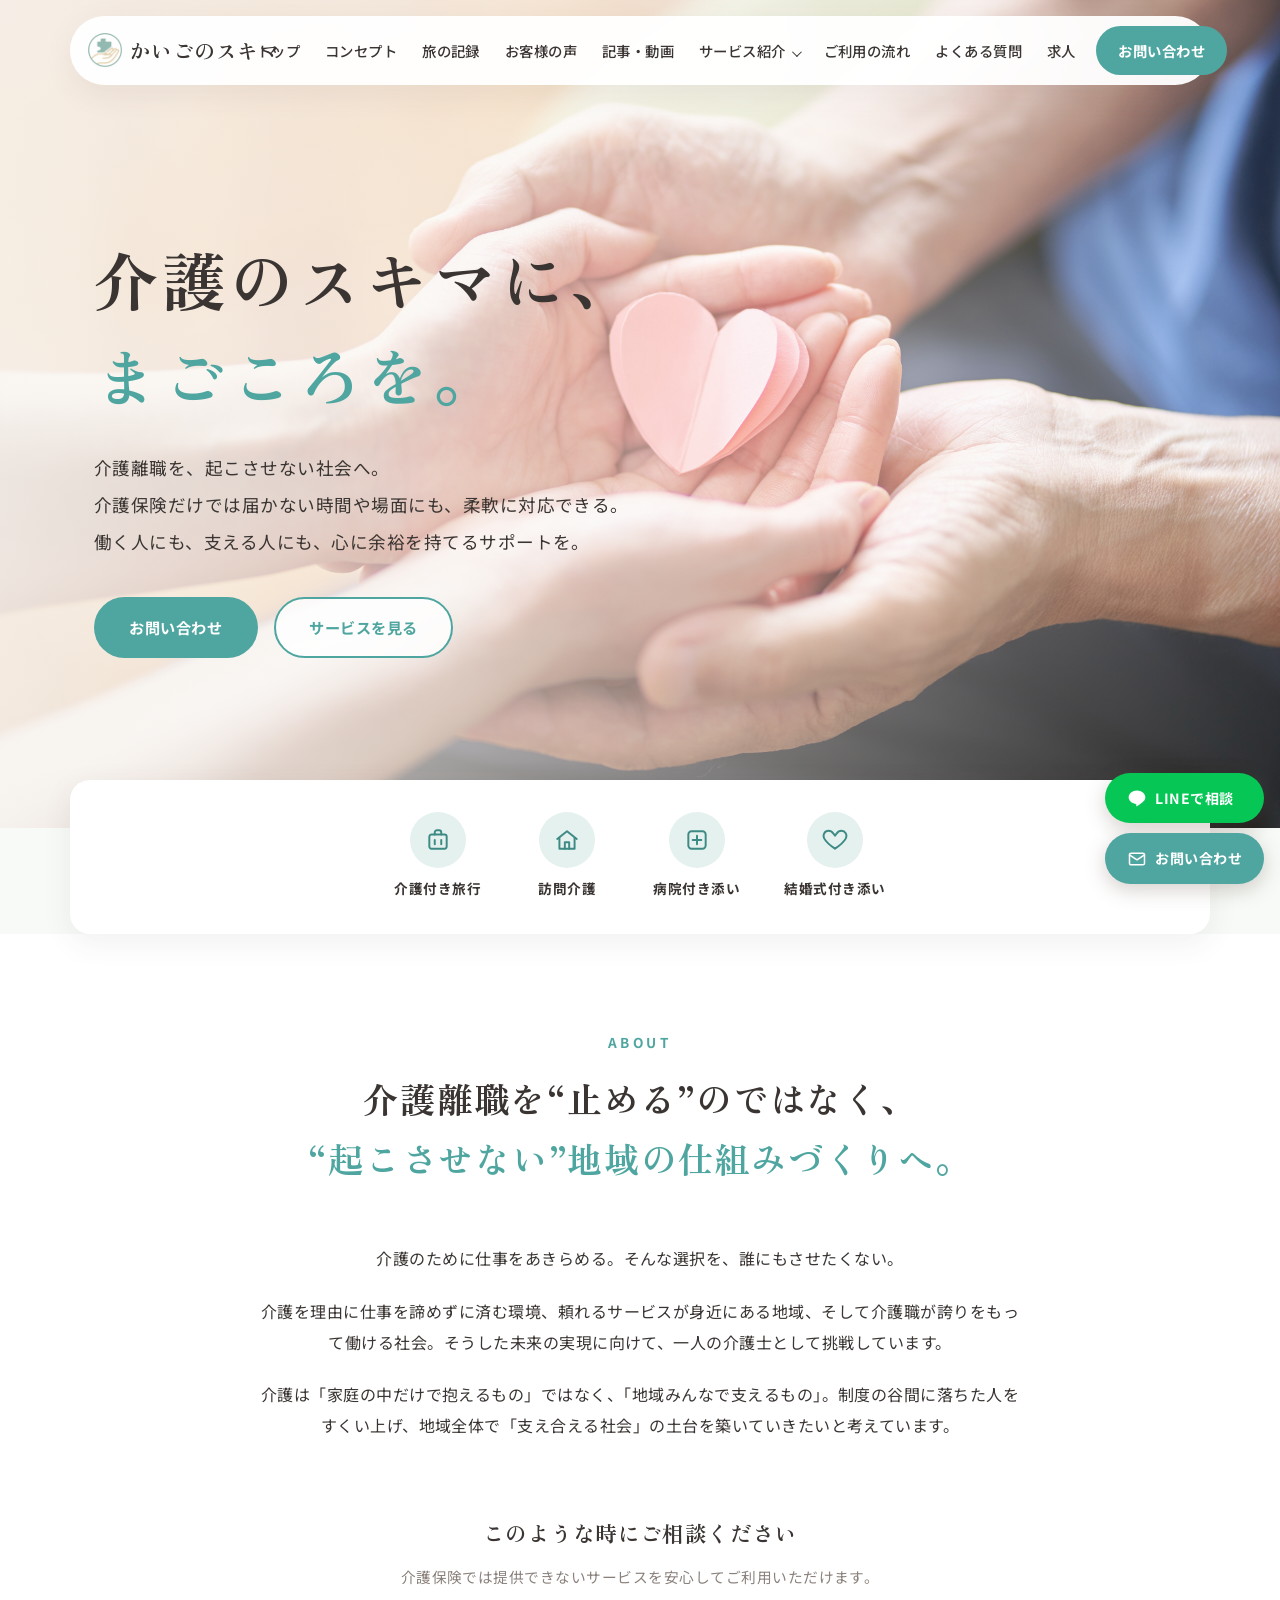
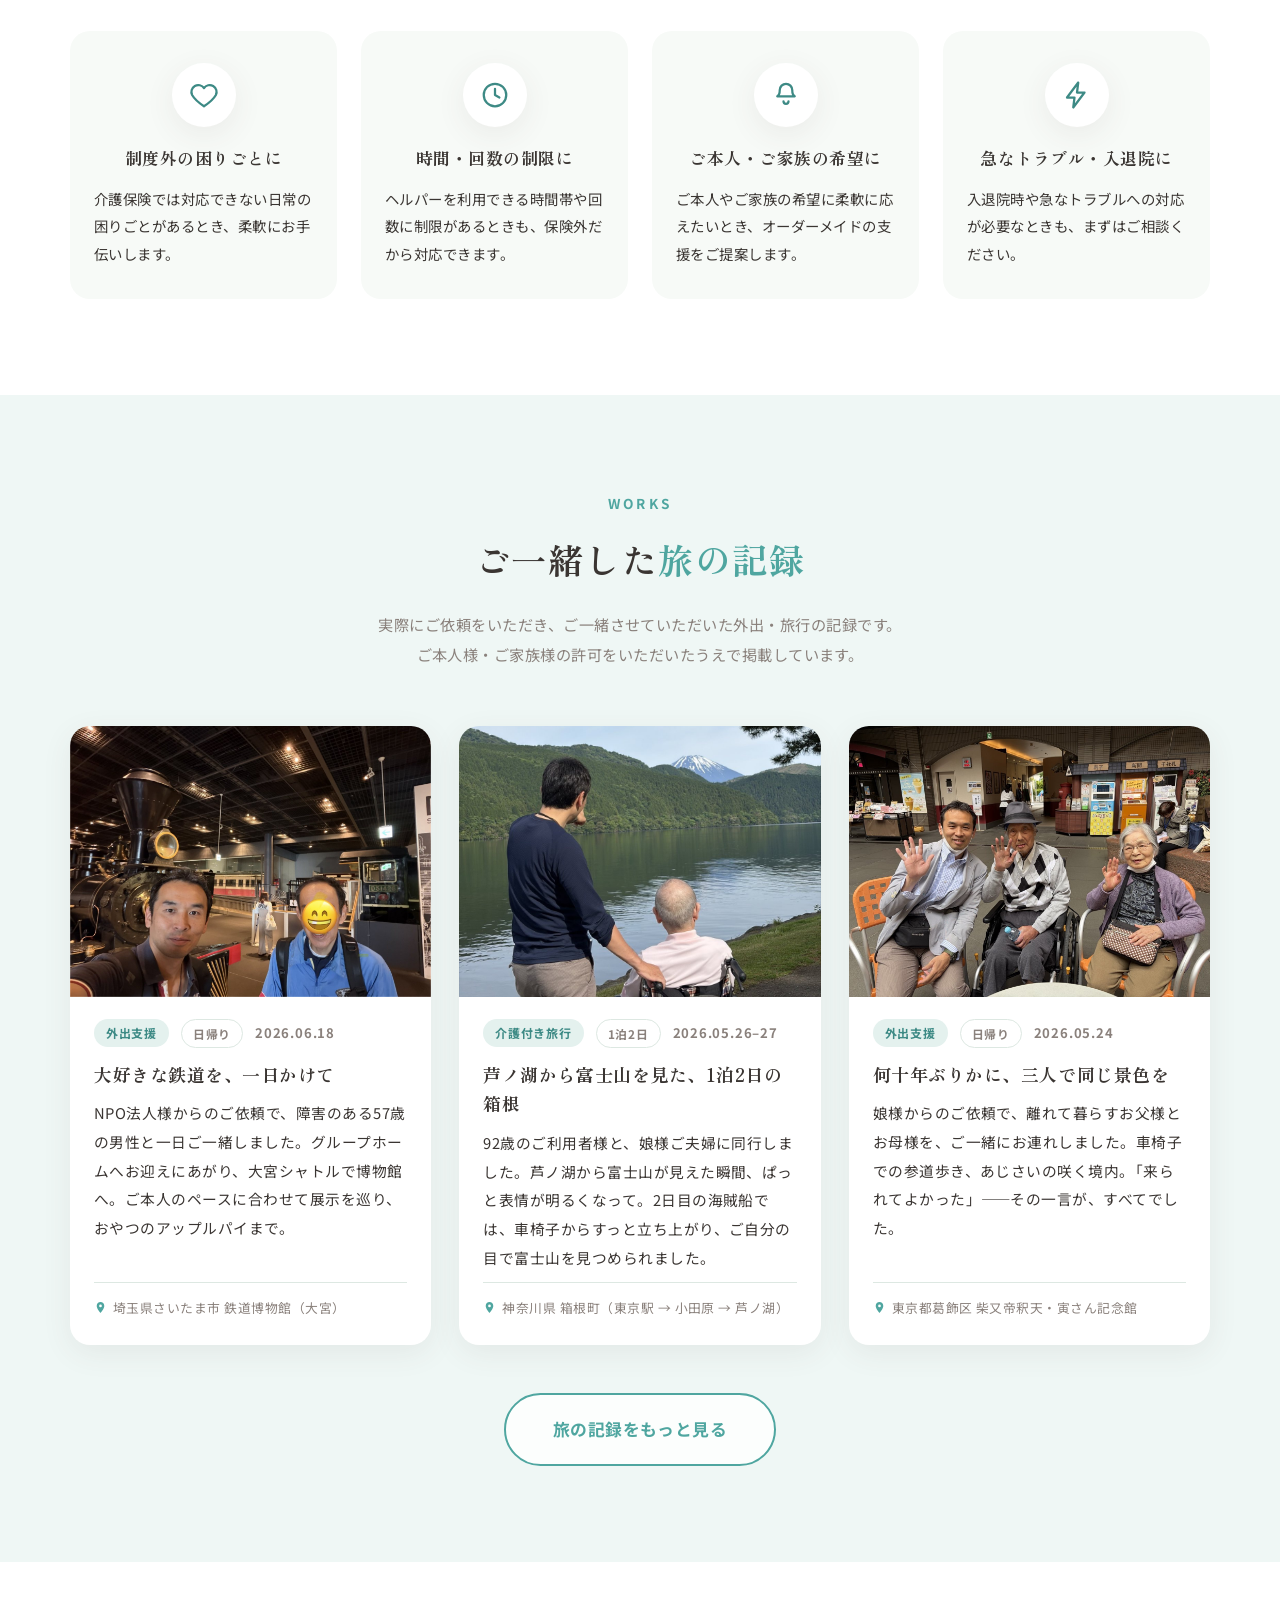
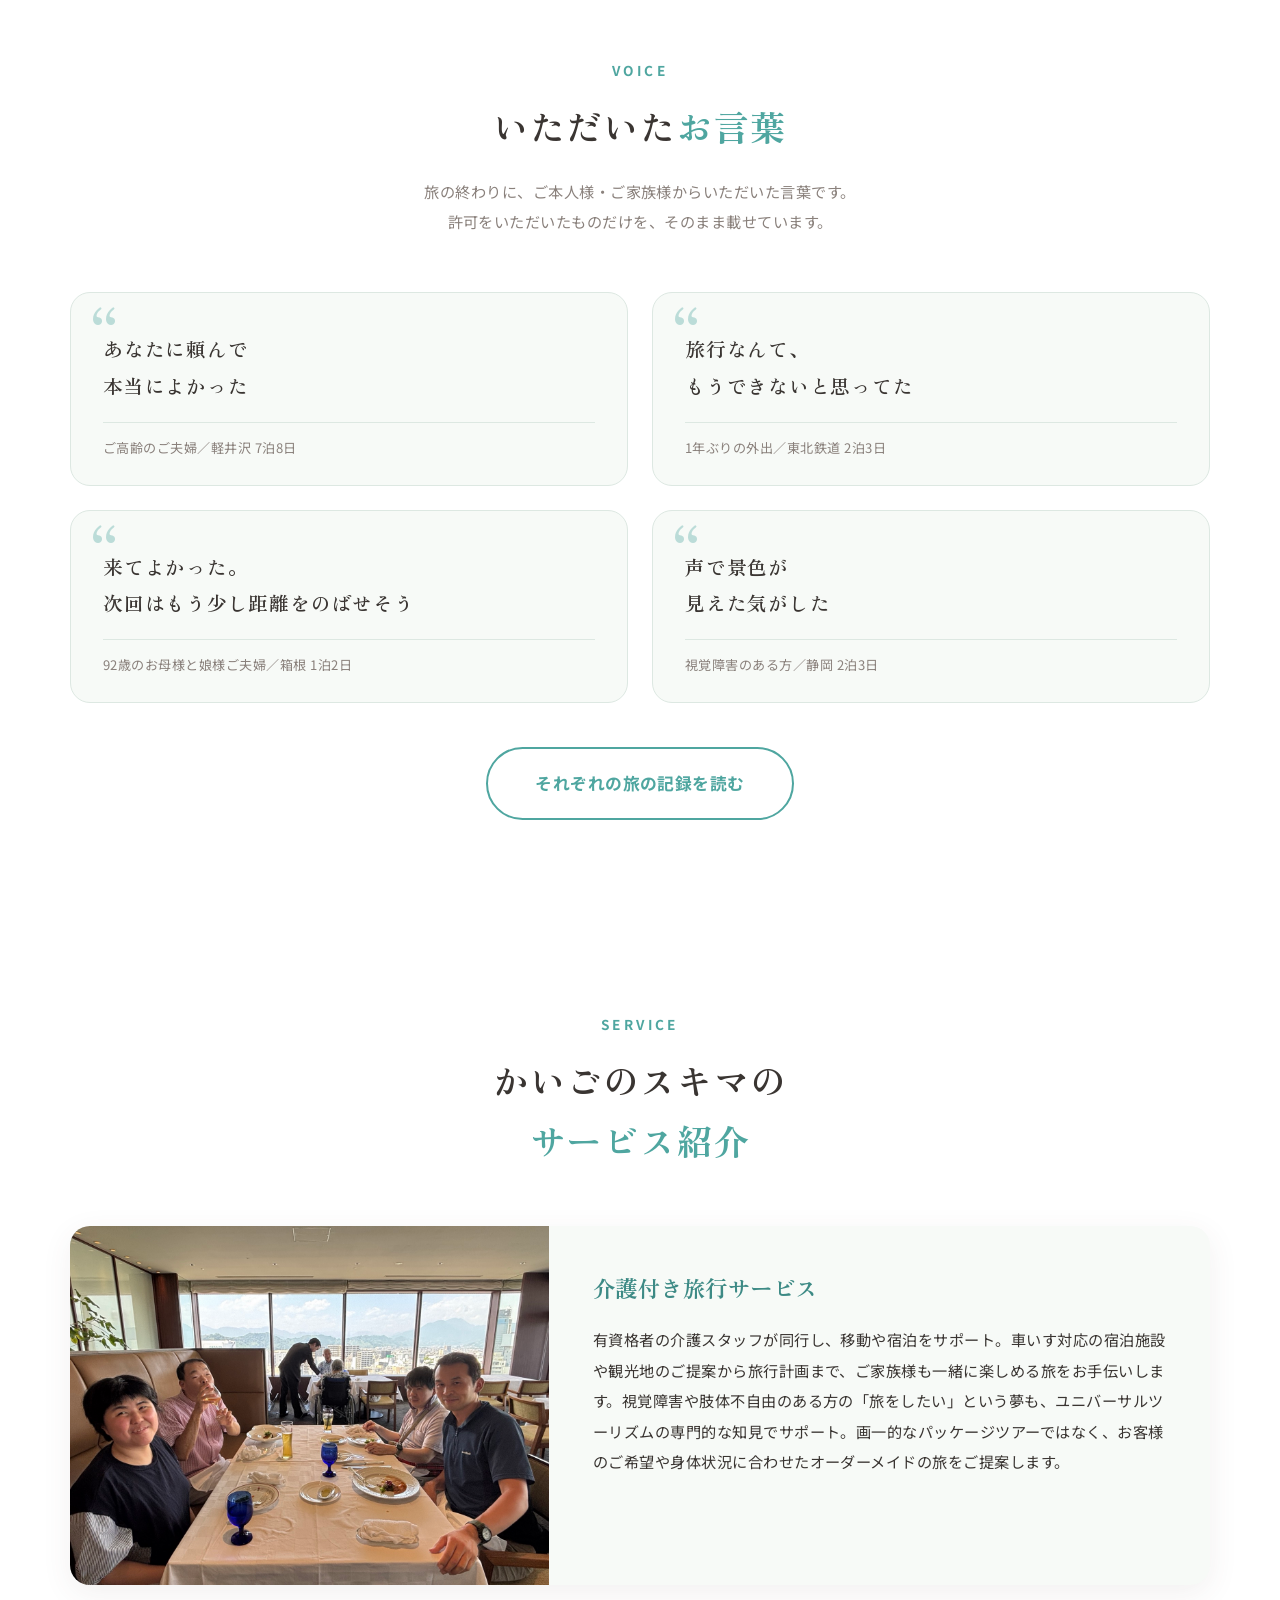
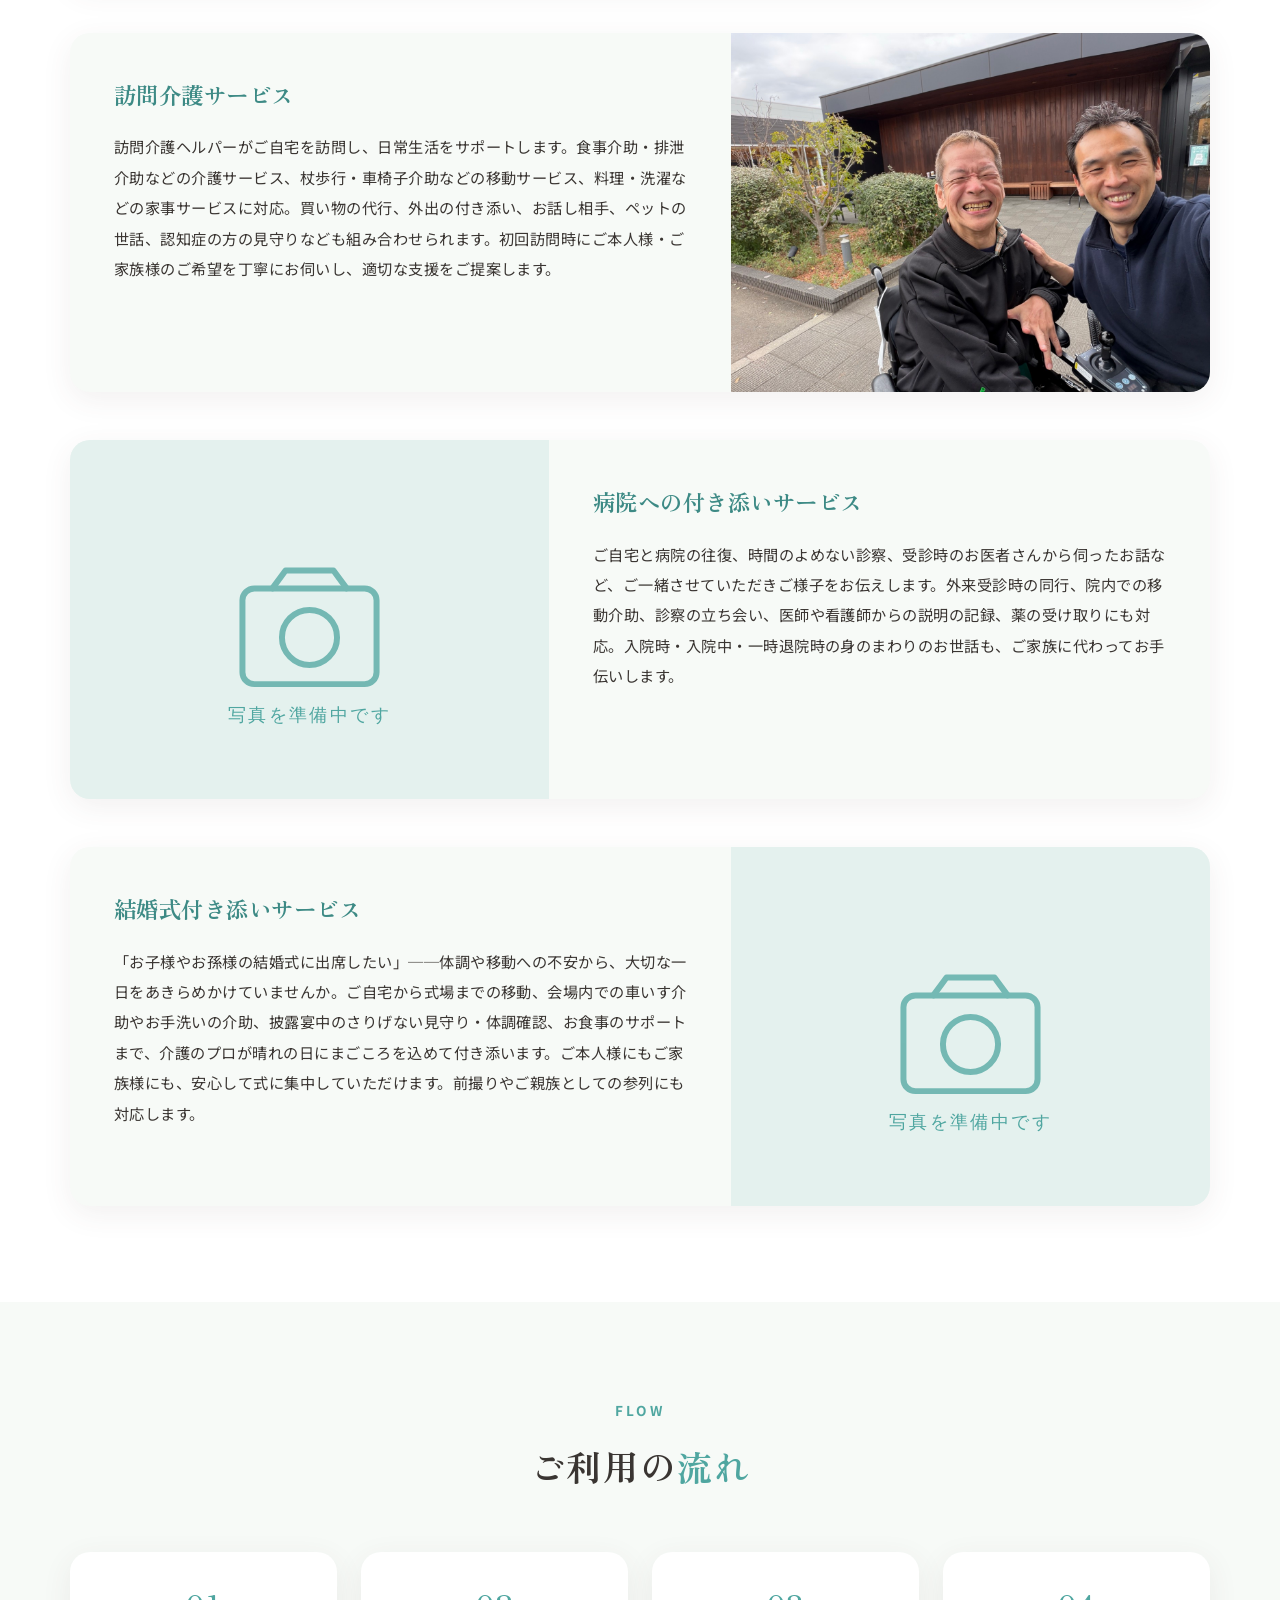
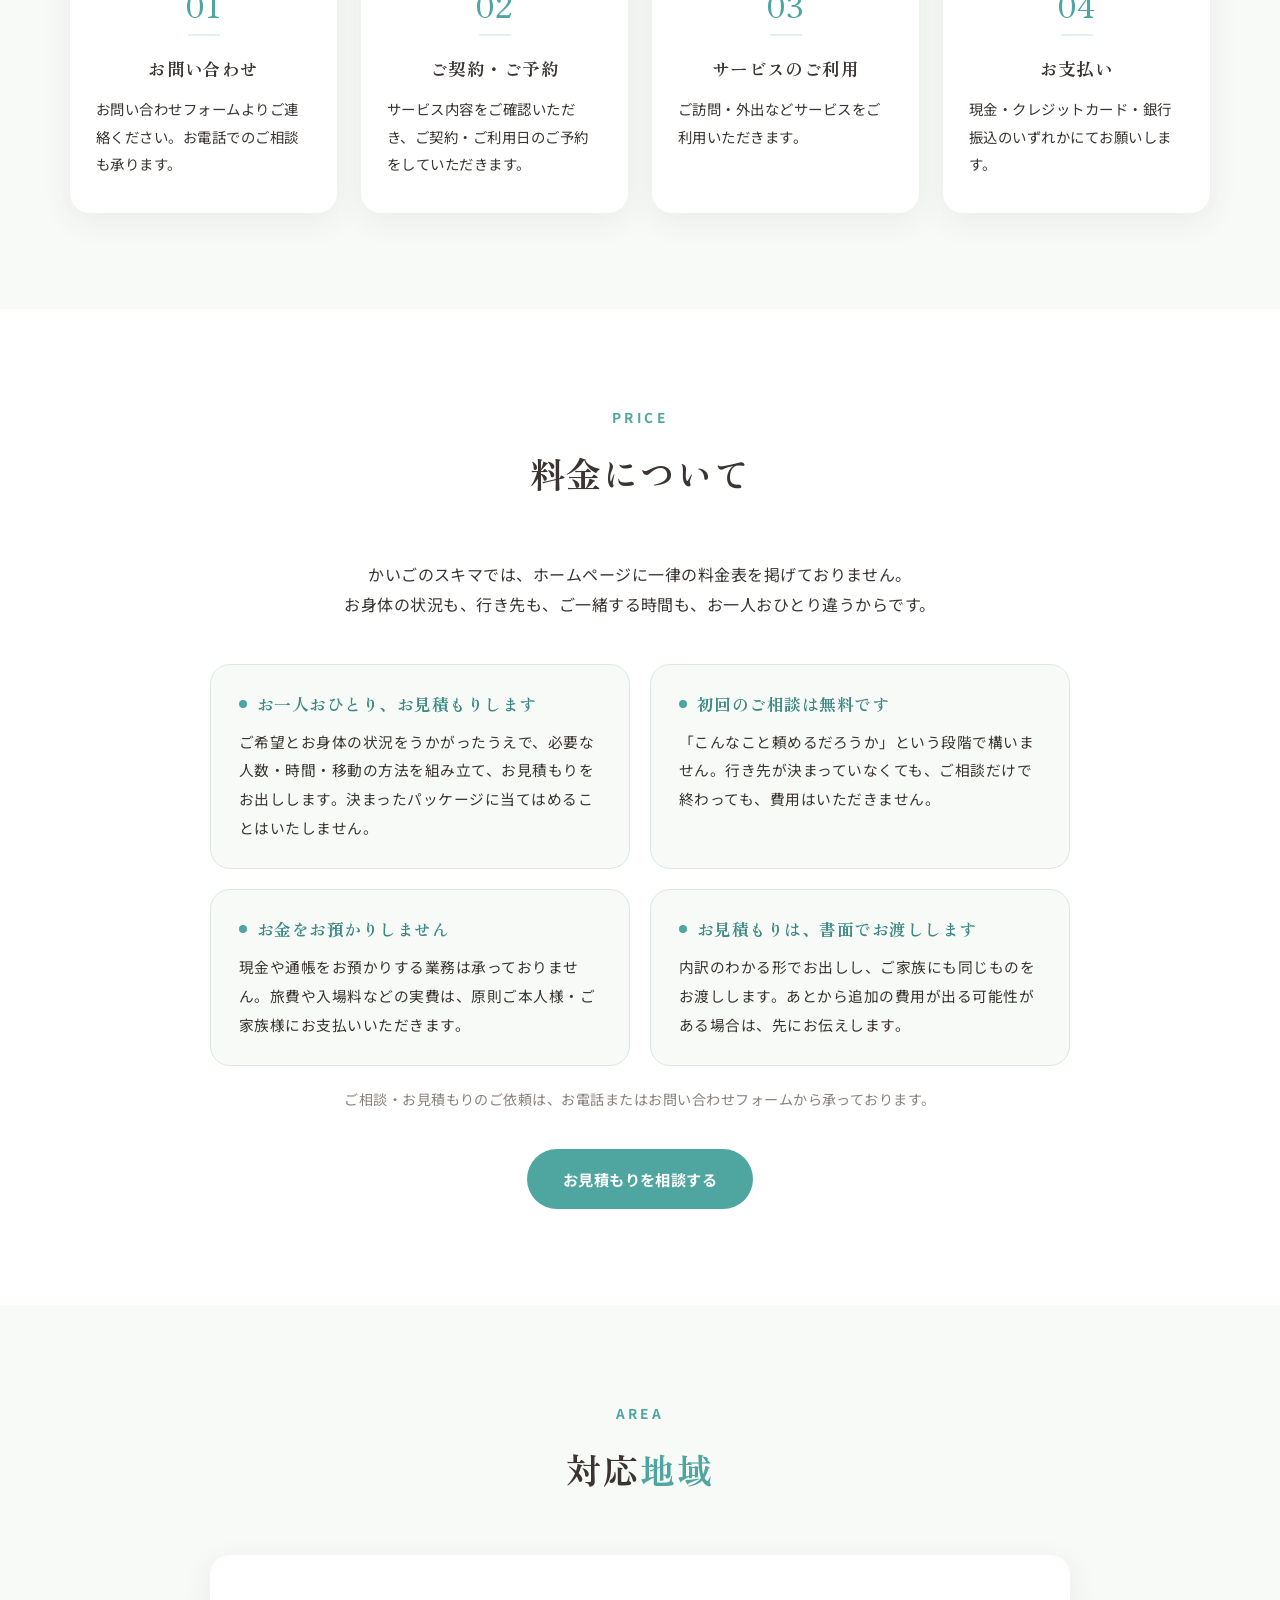
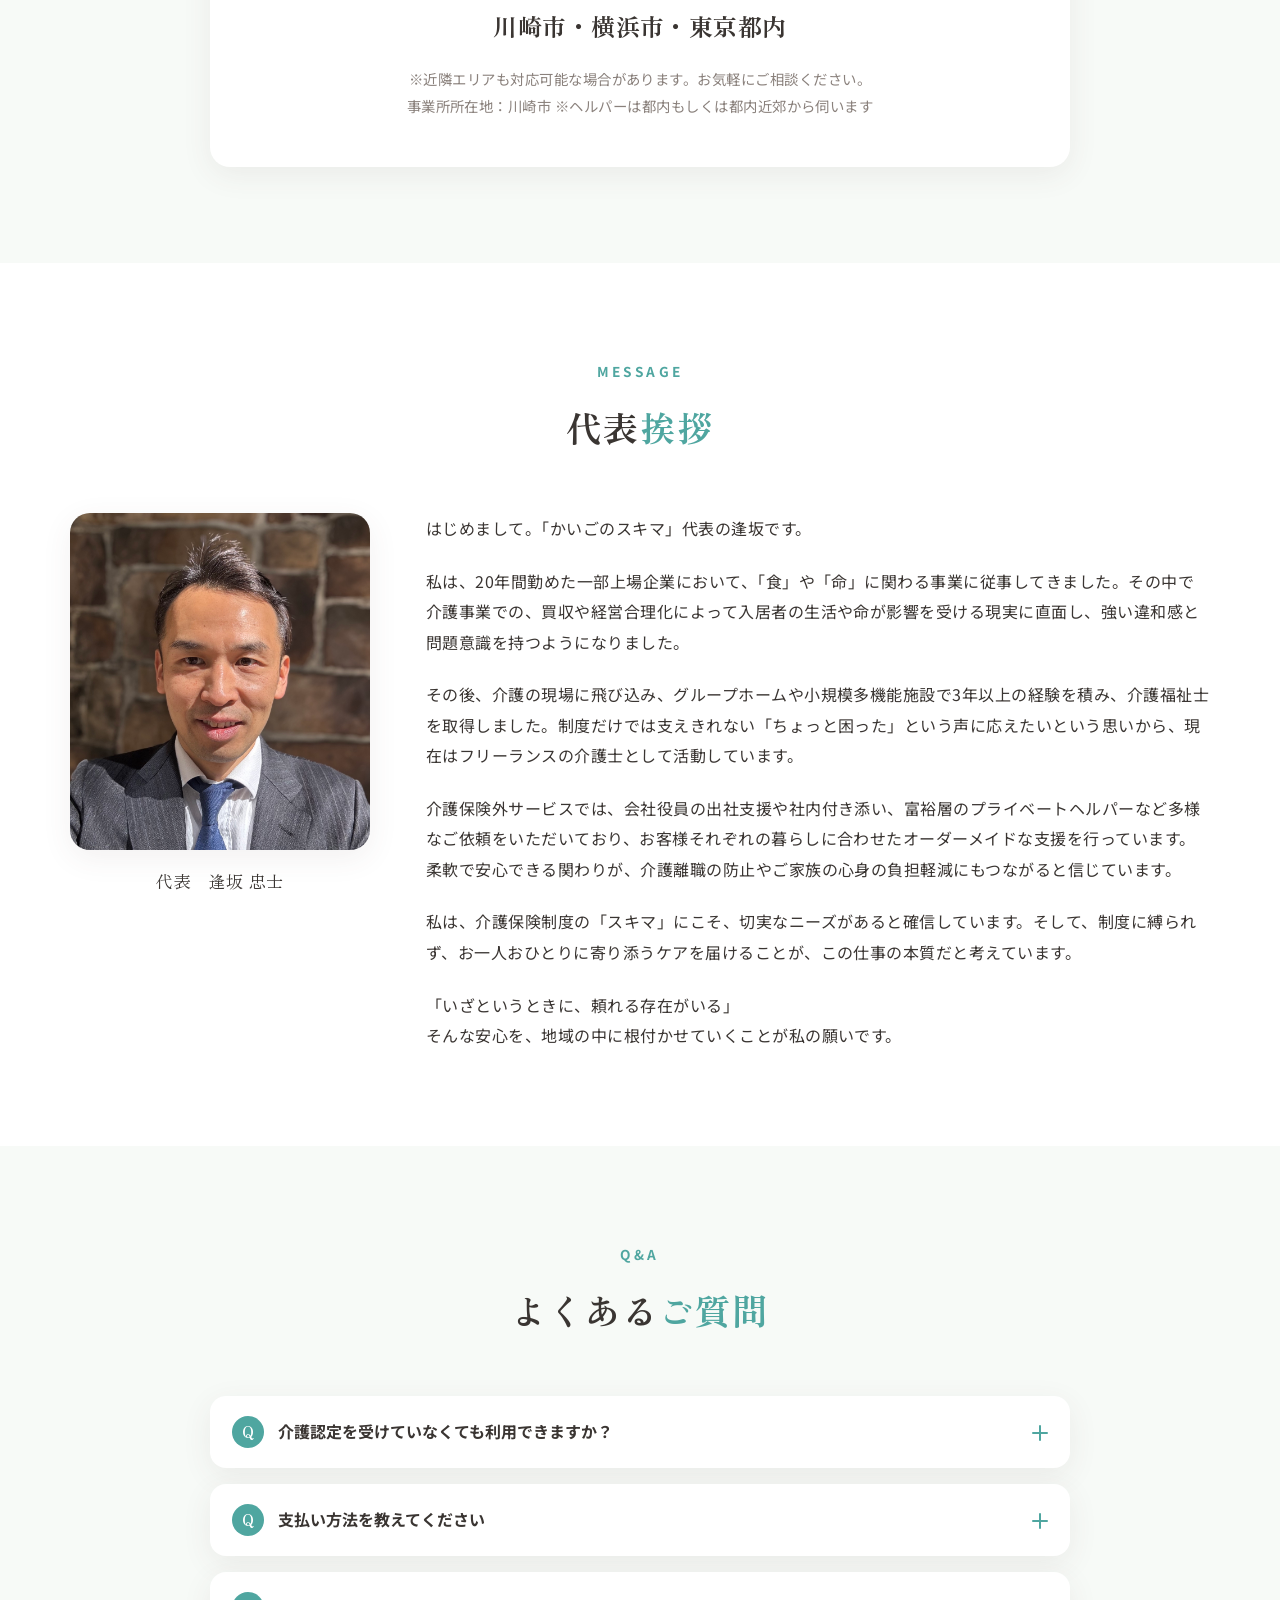
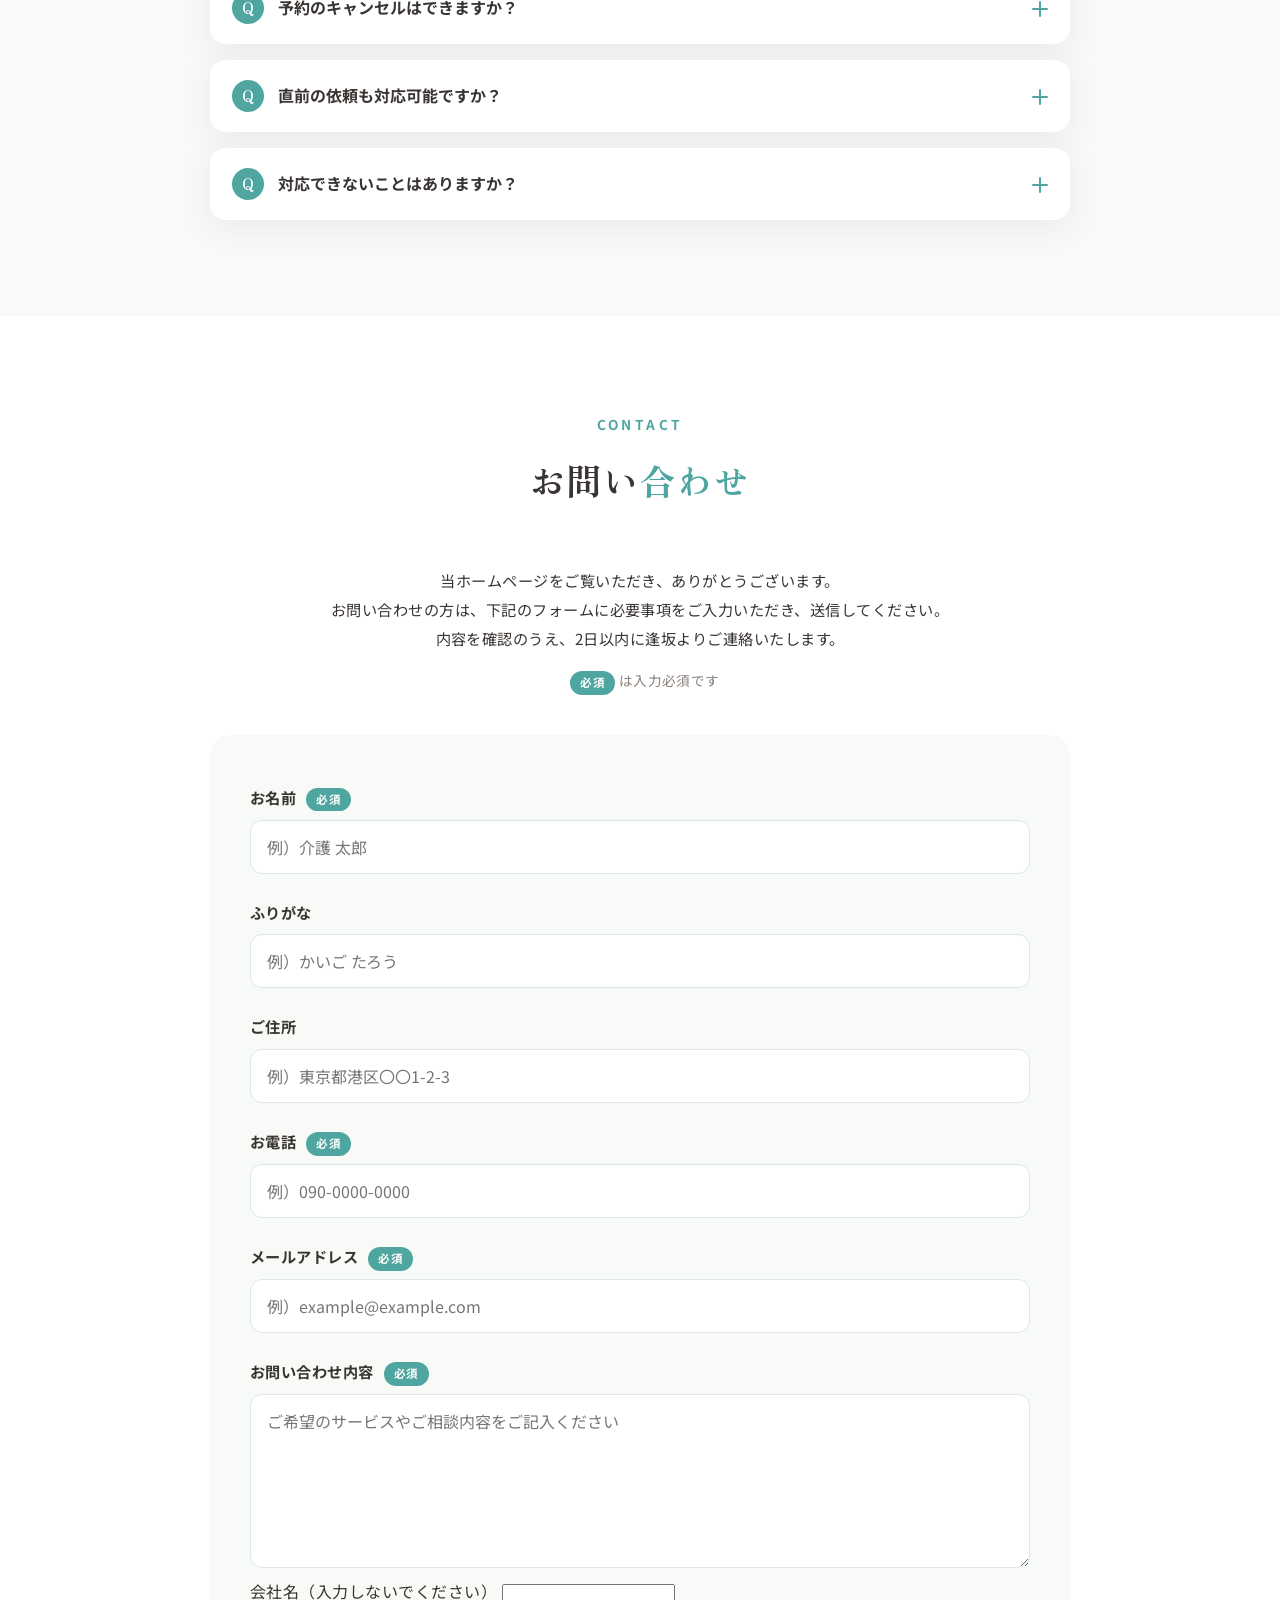
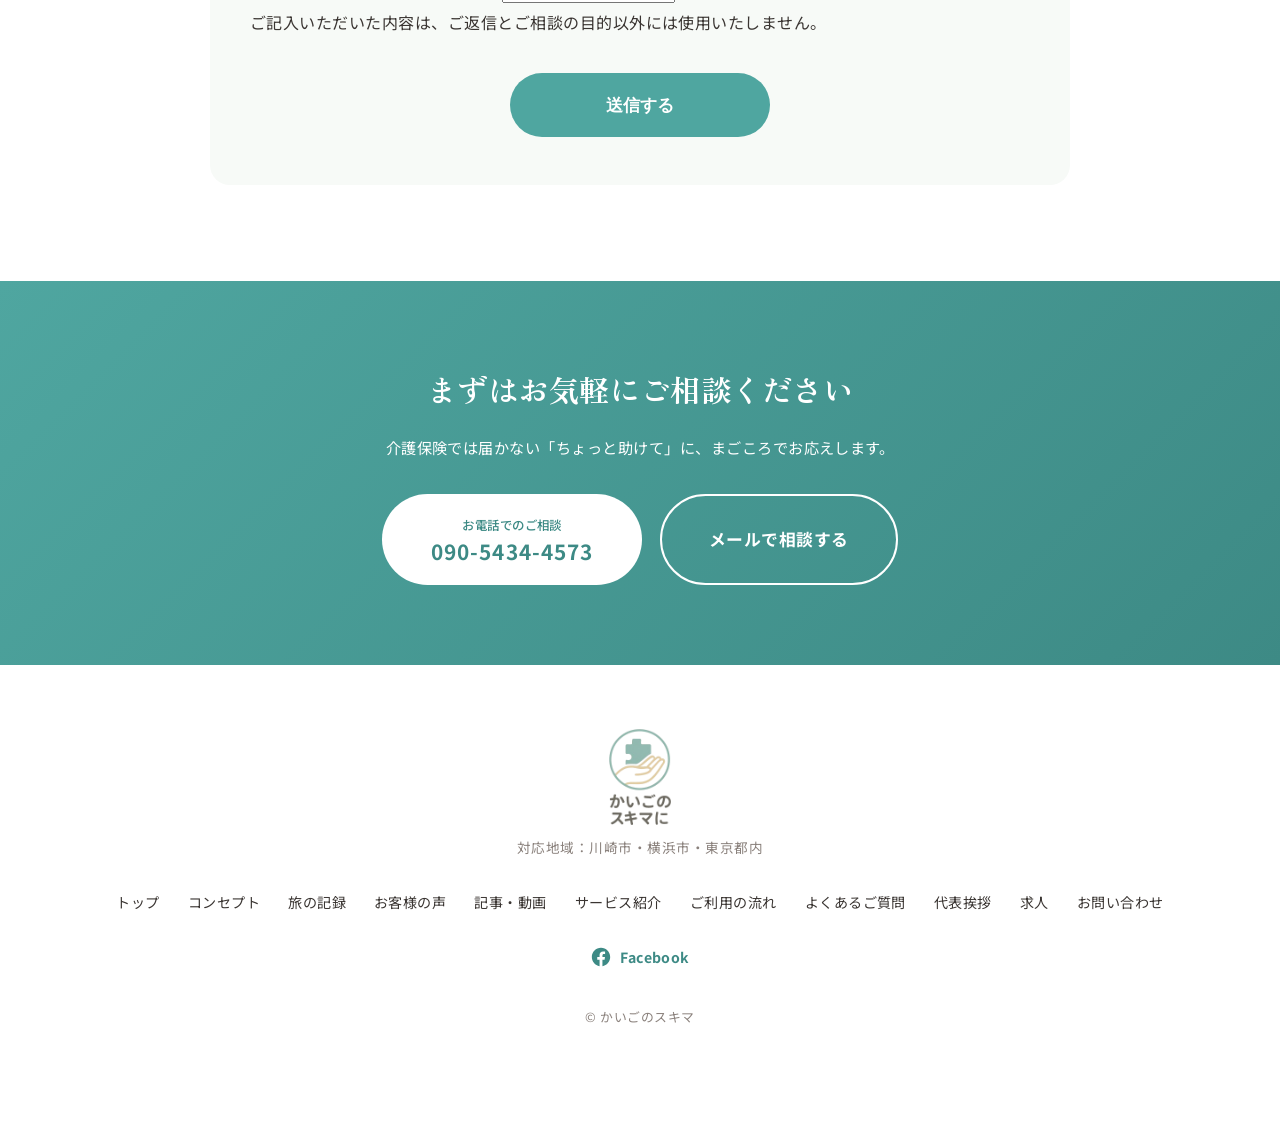
==== commit 28886459: "Add files via upload" ====
--- a/v2/index.html
+++ b/v2/index.html
@@ -586,14 +586,12 @@
 <!-- ============================================================
      CONTACT(お問い合わせフォーム)
      ▼案内文・項目名はここを編集してください
-     【フォーム送信の設定方法】
-     このフォームは静的サイトのため、そのままでは送信されません。
-     実際に受信するには次のいずれかに差し替えてください。
-       方法1: Googleフォームを作成し、このセクションのform全体を
-              Googleフォームの「埋め込みHTML」(iframe)に置き換える
-       方法2: formspree.io などのフォーム送信サービスに登録し、
-              下の action="#" を action="https://formspree.io/f/あなたのID"
-              method="POST" に書き換える
+
+     【送信先の設定】
+     送信された内容は、Googleスプレッドシート
+     「かいごのスキマ_お問い合わせ管理」に自動で記録されます。
+     送信先のアドレスは、このすぐ下の js/script.js ではなく
+     ページ下部の <script> の中の FORM_URL に書いてあります。
 ============================================================ -->
 <section class="section section--white" id="contact">
   <div class="section__inner section__inner--narrow">
@@ -607,11 +605,11 @@
     <p class="contact__lead fade-in">
       当ホームページをご覧いただき、ありがとうございます。<br>
       お問い合わせの方は、下記のフォームに必要事項をご入力いただき、送信してください。<br>
-      お問い合わせ内容を確認させていただき、数日以内にメールにてご返信いたします。
+      内容を確認のうえ、2日以内に逢坂よりご連絡いたします。
     </p>
     <p class="contact__required-note fade-in"><span class="required">必須</span> は入力必須です</p>
 
-    <form class="contact__form fade-in" action="#" method="post">
+    <form class="contact__form fade-in" id="contactForm" method="post" novalidate>
       <div class="form-row">
         <label for="name" class="form-row__label">お名前<span class="required">必須</span></label>
         <input type="text" id="name" name="name" required autocomplete="name" placeholder="例）介護 太郎">
@@ -636,10 +634,34 @@
         <label for="body" class="form-row__label">お問い合わせ内容<span class="required">必須</span></label>
         <textarea id="body" name="body" rows="6" required placeholder="ご希望のサービスやご相談内容をご記入ください"></textarea>
       </div>
+
+      <!-- 迷惑メール対策：人には見えません。消さないでください -->
+      <div class="form-honeypot" aria-hidden="true">
+        <label for="company">会社名（入力しないでください）</label>
+        <input type="text" id="company" name="company" tabindex="-1" autocomplete="off">
+      </div>
+
+      <p class="contact__privacy">
+        ご記入いただいた内容は、ご返信とご相談の目的以外には使用いたしません。
+      </p>
+
       <div class="contact__submit">
-        <button type="submit" class="btn btn--accent btn--large">送信する</button>
-      </div>
+        <button type="submit" class="btn btn--accent btn--large" id="contactSubmit">送信する</button>
+      </div>
+
+      <p class="contact__status" id="contactStatus" role="status" aria-live="polite"></p>
     </form>
+
+    <!-- 送信が終わったあとに出るお礼 -->
+    <div class="contact__thanks" id="contactThanks" hidden>
+      <p class="contact__thanks-title">送信いたしました。ありがとうございます。</p>
+      <p class="contact__thanks-text">
+        ご入力いただいたメールアドレス宛に、受付の控えをお送りしました。<br>
+        内容を確認のうえ、2日以内に逢坂よりご連絡いたします。<br>
+        お急ぎの場合は、お電話でもご相談いただけます。
+      </p>
+      <p class="contact__thanks-tel"><a href="tel:09054344573">090-5434-4573</a></p>
+    </div>
   </div>
 </section>
 
@@ -714,5 +736,56 @@
 </div>
 
 <script src="js/script.js"></script>
+
+<!-- ============================================================
+     お問い合わせフォームの送信
+     ▼下の FORM_URL の「ここにURLを貼る」の部分を、
+       Googleで作った受け取りアドレス（https://script.google.com/… ）
+       に置き換えてください。それ以外はさわらないでください
+============================================================ -->
+<script>
+(function () {
+  var FORM_URL = 'https://script.google.com/macros/s/AKfycbzs8fwDkiFRzOJG_PRzRN0DtDkfhOAPFVbRWac2jlSPaS6TN3AyWxWOcUOMmFL7rcNk/exec';
+
+  var form   = document.getElementById('contactForm');
+  var btn    = document.getElementById('contactSubmit');
+  var status = document.getElementById('contactStatus');
+  var thanks = document.getElementById('contactThanks');
+  if (!form) return;
+
+  form.addEventListener('submit', function (ev) {
+    ev.preventDefault();
+
+    // 入力漏れのチェック
+    if (!form.checkValidity()) {
+      form.reportValidity();
+      return;
+    }
+    if (FORM_URL.indexOf('script.google.com') === -1) {
+      status.textContent = '送信先が設定されていません。お手数ですがお電話ください。';
+      return;
+    }
+
+    btn.disabled = true;
+    btn.textContent = '送信しています…';
+    status.textContent = '';
+
+    var data = new URLSearchParams(new FormData(form));
+
+    fetch(FORM_URL, { method: 'POST', mode: 'no-cors', body: data })
+      .then(function () {
+        form.hidden = true;
+        thanks.hidden = false;
+        thanks.scrollIntoView({ behavior: 'smooth', block: 'center' });
+      })
+      .catch(function () {
+        btn.disabled = false;
+        btn.textContent = '送信する';
+        status.textContent = '送信できませんでした。お手数ですが、お電話（090-5434-4573）にてご連絡ください。';
+      });
+  });
+})();
+</script>
+
 </body>
 </html>
